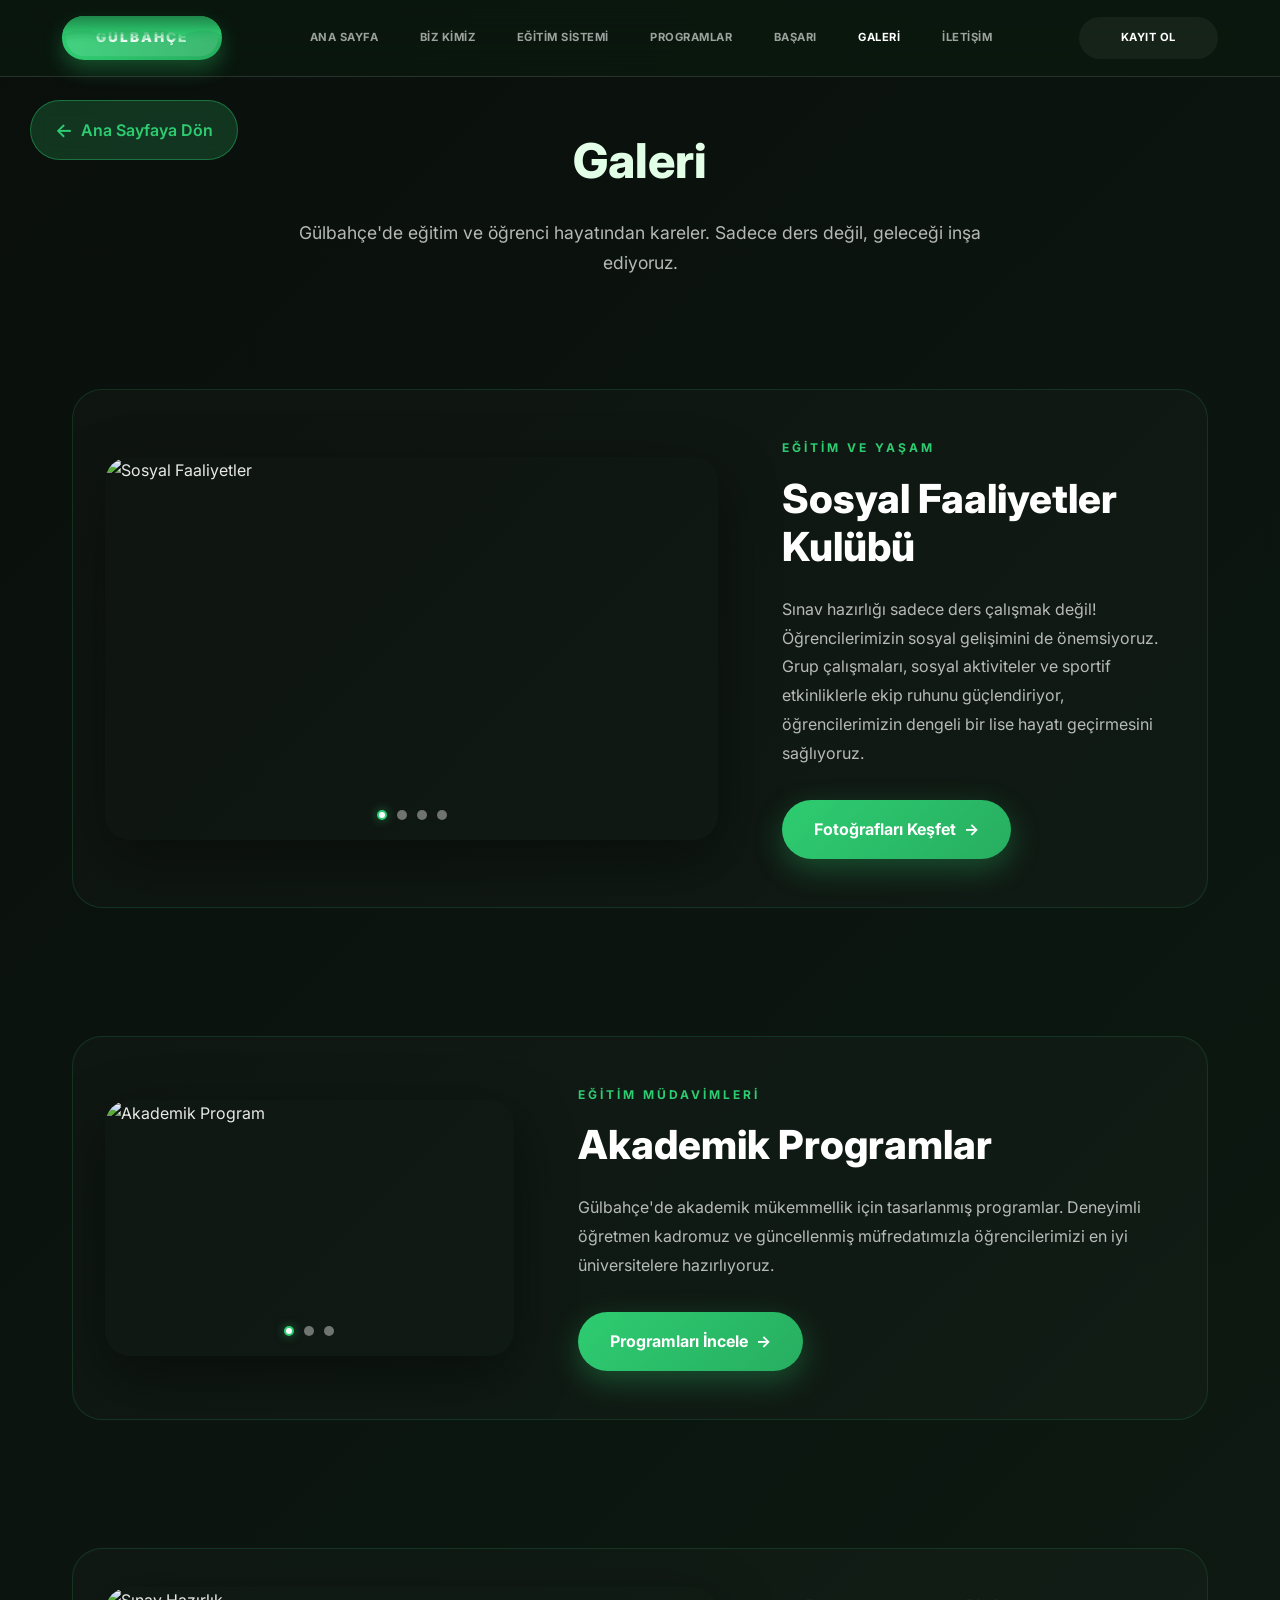
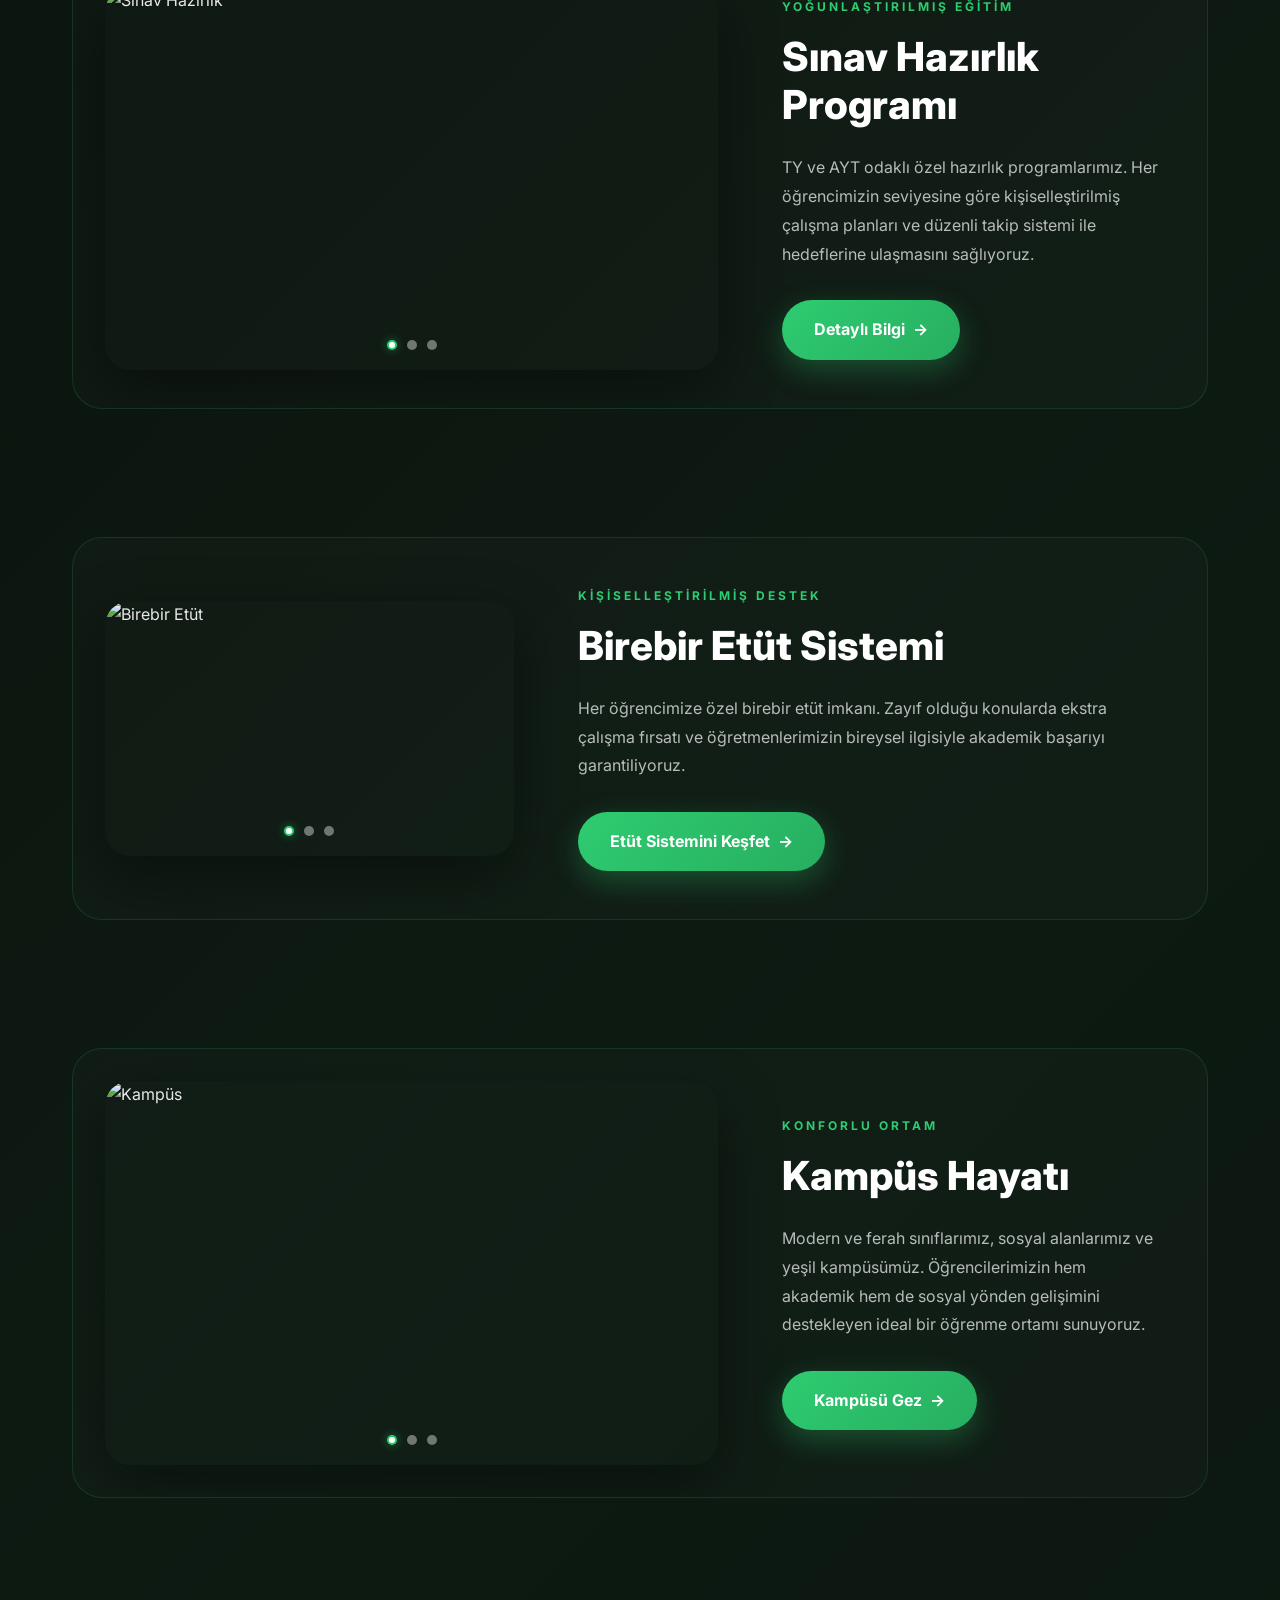
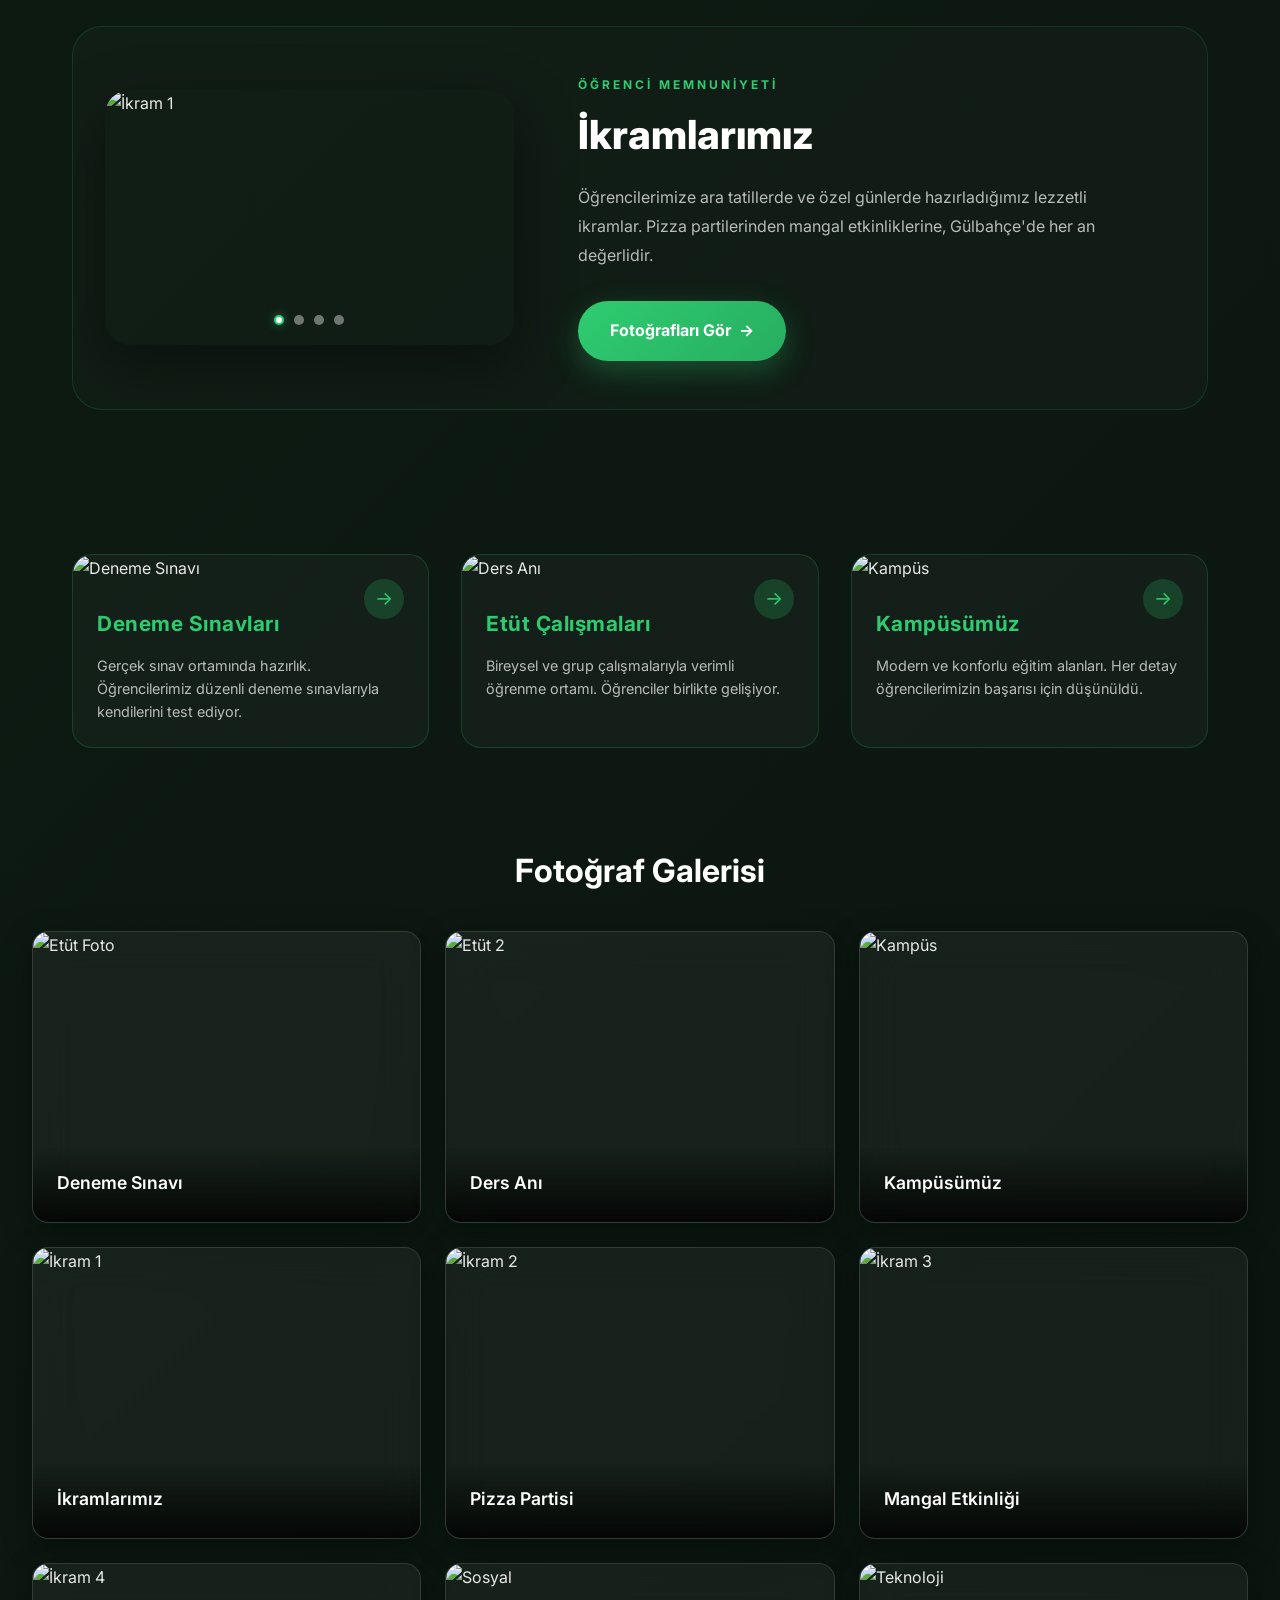
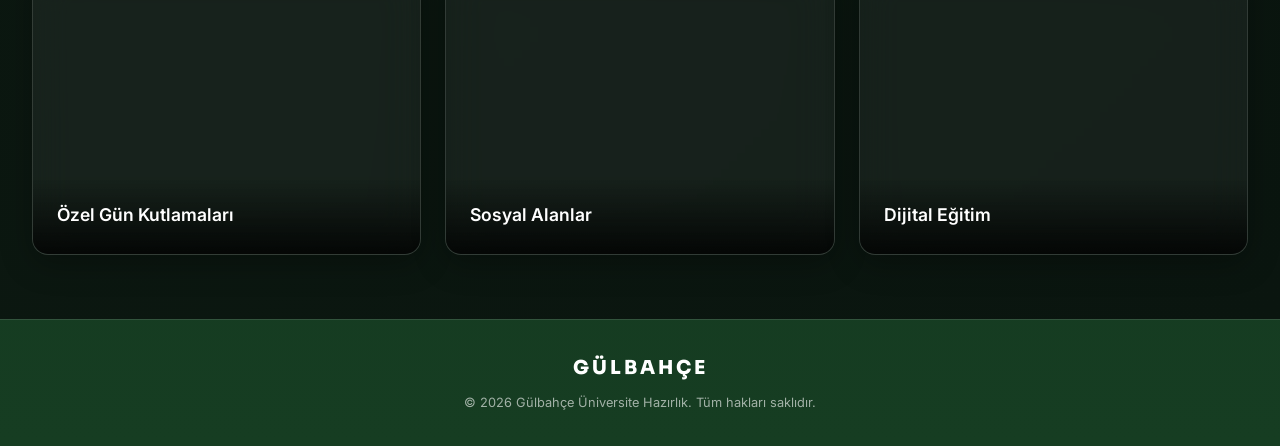
==== galeri.html @ 5d1685cf "Add files via upload" ====
<!DOCTYPE html>
<html lang="tr">
<head>
    <meta charset="UTF-8">
    <meta name="viewport" content="width=device-width, initial-scale=1.0">
    <title>Galeri - Gülbahçe Üniversite Hazırlık</title>
    <link rel="preconnect" href="https://fonts.googleapis.com">
    <link rel="preconnect" href="https://fonts.gstatic.com" crossorigin>
    <link href="https://fonts.googleapis.com/css2?family=Inter:wght@300;400;500;600;700;800;900&family=Sora:wght@300;400;500;600;700;800&display=swap" rel="stylesheet">
    <link rel="stylesheet" href="style.css">
    <style>
        .gallery-page {
            padding-top: 120px;
            min-height: 100vh;
            background: linear-gradient(135deg, #0a0f0c 0%, #0d1a12 50%, #0a150f 100%);
        }
        .gallery-page-title {
            text-align: center;
            font-size: 3rem;
            font-weight: 800;
            margin-bottom: 1rem;
            background: linear-gradient(135deg, #ffffff 0%, #e0ffe5 50%, #ffffff 100%);
            -webkit-background-clip: text;
            -webkit-text-fill-color: transparent;
            background-clip: text;
        }
        .gallery-page-subtitle {
            text-align: center;
            color: rgba(255,255,255,0.7);
            font-size: 1.1rem;
            margin-bottom: 3rem;
            max-width: 700px;
            margin-left: auto;
            margin-right: auto;
        }
        
        /* Ferhatlar Galeri Stili - Kart Bazlı */
        .activity-section {
            max-width: 1200px;
            margin: 0 auto;
            padding: 2rem;
        }
        
        .activity-grid {
            display: grid;
            grid-template-columns: repeat(auto-fit, minmax(280px, 1fr));
            gap: 2rem;
            margin-top: 3rem;
        }
        
        .activity-card {
            position: relative;
            background: rgba(255, 255, 255, 0.03);
            border: 1px solid rgba(46, 204, 113, 0.2);
            border-radius: 20px;
            overflow: hidden;
            cursor: pointer;
            transition: all 0.4s cubic-bezier(0.19, 1, 0.22, 1);
        }
        
        .activity-card:hover {
            transform: translateY(-10px) scale(1.02);
            border-color: rgba(46, 204, 113, 0.5);
            box-shadow: 0 25px 50px rgba(46, 204, 113, 0.2), 0 0 30px rgba(46, 204, 113, 0.1);
        }
        
        .activity-card::before {
            content: '';
            position: absolute;
            top: 0;
            left: 0;
            right: 0;
            bottom: 0;
            background: linear-gradient(135deg, rgba(46, 204, 113, 0.1) 0%, transparent 50%);
            opacity: 0;
            transition: opacity 0.4s ease;
            pointer-events: none;
            z-index: 1;
        }
        
        .activity-card:hover::before {
            opacity: 1;
        }
        
        .activity-image {
            width: 100%;
            height: 220px;
            object-fit: cover;
            transition: transform 0.6s cubic-bezier(0.19, 1, 0.22, 1);
        }
        
        .activity-card:hover .activity-image {
            transform: scale(1.1);
        }
        
        .activity-content {
            padding: 1.5rem;
            position: relative;
            z-index: 2;
        }
        
        .activity-title {
            font-size: 1.3rem;
            font-weight: 700;
            color: #2ecc71;
            margin-bottom: 0.8rem;
            letter-spacing: 0.5px;
        }
        
        .activity-description {
            font-size: 0.9rem;
            color: rgba(255, 255, 255, 0.7);
            line-height: 1.6;
        }
        
        .activity-arrow {
            position: absolute;
            top: 1.5rem;
            right: 1.5rem;
            width: 40px;
            height: 40px;
            background: rgba(46, 204, 113, 0.2);
            border-radius: 50%;
            display: flex;
            align-items: center;
            justify-content: center;
            color: #2ecc71;
            font-size: 1.2rem;
            transition: all 0.3s ease;
            z-index: 3;
        }
        
        .activity-card:hover .activity-arrow {
            background: #2ecc71;
            color: white;
            transform: rotate(-45deg);
        }
        
        /* Full Width Image Gallery */
        .gallery-full-grid {
            display: grid;
            grid-template-columns: repeat(auto-fit, minmax(300px, 1fr));
            gap: 1.5rem;
            padding: 0 2rem 4rem;
            max-width: 1400px;
            margin: 0 auto;
        }
        .gallery-full-item {
            position: relative;
            border-radius: 16px;
            overflow: hidden;
            aspect-ratio: 4/3;
            cursor: pointer;
            transition: transform 0.3s ease, box-shadow 0.3s ease;
        }
        .gallery-full-item:hover {
            transform: translateY(-8px);
            box-shadow: 0 20px 40px rgba(46, 204, 113, 0.3);
        }
        .gallery-full-item img {
            width: 100%;
            height: 100%;
            object-fit: cover;
            transition: transform 0.5s ease;
        }
        .gallery-full-item:hover img {
            transform: scale(1.1);
        }
        .gallery-full-overlay {
            position: absolute;
            bottom: 0;
            left: 0;
            right: 0;
            padding: 1.5rem;
            background: linear-gradient(transparent, rgba(0,0,0,0.8));
            color: white;
            font-weight: 600;
            font-size: 1.1rem;
        }
        .back-btn {
            position: fixed;
            top: 100px;
            left: 30px;
            z-index: 100;
            display: flex;
            align-items: center;
            gap: 0.5rem;
            padding: 0.8rem 1.5rem;
            background: rgba(46, 204, 113, 0.2);
            border: 1px solid rgba(46, 204, 113, 0.4);
            border-radius: 50px;
            color: #2ecc71;
            text-decoration: none;
            font-weight: 600;
            transition: all 0.3s ease;
            backdrop-filter: blur(10px);
        }
        .back-btn:hover {
            background: rgba(46, 204, 113, 0.3);
            transform: translateX(-5px);
        }
        .back-btn::before {
            content: '←';
            font-size: 1.2rem;
        }
        
        /* ========== FERHATLAR STİLİ FOTOĞRAF SLIDER ========== */
        .feature-showcase {
            max-width: 1200px;
            margin: 0 auto;
            padding: 4rem 2rem;
        }
        
        .showcase-container {
            display: grid;
            grid-template-columns: 1.2fr 0.8fr;
            gap: 3rem;
            align-items: center;
            background: rgba(255, 255, 255, 0.02);
            border: 1px solid rgba(46, 204, 113, 0.15);
            border-radius: 30px;
            padding: 2rem;
            overflow: hidden;
        }
        
        @media (max-width: 900px) {
            .showcase-container {
                grid-template-columns: 1fr;
                gap: 2rem;
            }
        }
        
        .showcase-slider {
            position: relative;
            border-radius: 25px;
            overflow: hidden;
            aspect-ratio: 16/10;
            box-shadow: 0 20px 60px rgba(0, 0, 0, 0.4);
        }
        
        .showcase-slide {
            position: absolute;
            top: 0;
            left: 0;
            width: 100%;
            height: 100%;
            opacity: 0;
            transition: opacity 0.6s ease;
        }
        
        .showcase-slide.active {
            opacity: 1;
        }
        
        .showcase-slide img {
            width: 100%;
            height: 100%;
            object-fit: cover;
        }
        
        .showcase-dots {
            position: absolute;
            bottom: 20px;
            left: 50%;
            transform: translateX(-50%);
            display: flex;
            gap: 10px;
            z-index: 10;
        }
        
        .showcase-dot {
            width: 10px;
            height: 10px;
            border-radius: 50%;
            background: rgba(255, 255, 255, 0.4);
            border: 2px solid transparent;
            cursor: pointer;
            transition: all 0.3s ease;
        }
        
        .showcase-dot.active {
            background: white;
            border-color: #2ecc71;
            box-shadow: 0 0 10px rgba(46, 204, 113, 0.5);
        }
        
        .showcase-dot:hover {
            background: rgba(255, 255, 255, 0.8);
        }
        
        .showcase-content {
            padding: 1rem;
        }
        
        .showcase-label {
            font-size: 0.75rem;
            font-weight: 700;
            color: #2ecc71;
            text-transform: uppercase;
            letter-spacing: 3px;
            margin-bottom: 1rem;
        }
        
        .showcase-title {
            font-size: 2.5rem;
            font-weight: 800;
            color: white;
            line-height: 1.2;
            margin-bottom: 1.5rem;
        }
        
        .showcase-description {
            font-size: 1rem;
            color: rgba(255, 255, 255, 0.7);
            line-height: 1.8;
            margin-bottom: 2rem;
        }
        
        .showcase-btn {
            display: inline-flex;
            align-items: center;
            gap: 0.5rem;
            padding: 1rem 2rem;
            background: linear-gradient(135deg, #2ecc71, #27ae60);
            color: white;
            text-decoration: none;
            border-radius: 50px;
            font-weight: 700;
            transition: all 0.3s ease;
            box-shadow: 0 10px 30px rgba(46, 204, 113, 0.3);
        }
        
        .showcase-btn:hover {
            transform: translateY(-3px);
            box-shadow: 0 15px 40px rgba(46, 204, 113, 0.4);
        }
    </style>
</head>
<body>
    <!-- Navbar -->
    <nav class="navbar" id="navbar">
        <div class="nav-container">
            <a href="index.html#kapak" class="nav-logo">
                <div class="logo-btn">
                    <p class="text-top">GÜLBAHÇE</p>
                    <p class="text-bottom">HAZIRLIK</p>
                    <svg class="wave-svg animate-pulse" viewBox="0 0 2400 800" xmlns="http://www.w3.org/2000/svg">
                        <defs>
                            <linearGradient id="wave-grad" y2="100%" x2="50%" y1="0%" x1="50%">
                                <stop offset="0%" stop-opacity="1" stop-color="hsl(145, 63%, 49%)"></stop>
                                <stop offset="100%" stop-opacity="1" stop-color="hsl(145, 63%, 25%)"></stop>
                            </linearGradient>
                        </defs>
                        <g transform="matrix(1,0,0,1,0,-91)" fill="url(#wave-grad)">
                            <path opacity="0.1" transform="matrix(1,0,0,1,0,35)" d="M 0 305 Q 227 450 600 302 Q 1010 450 1200 343 Q 1379 450 1800 320 Q 2153 450 2400 314 L 2400 800 L 0 800 Z"></path>
                            <path opacity="0.3" transform="matrix(1,0,0,1,0,105)" d="M 0 305 Q 227 450 600 302 Q 1010 450 1200 343 Q 1379 450 1800 320 Q 2153 450 2400 314 L 2400 800 L 0 800 Z"></path>
                            <path opacity="0.6" transform="matrix(1,0,0,1,0,175)" d="M 0 305 Q 227 450 600 302 Q 1010 450 1200 343 Q 1379 450 1800 320 Q 2153 450 2400 314 L 2400 800 L 0 800 Z"></path>
                            <path opacity="1" transform="matrix(1,0,0,1,0,245)" d="M 0 305 Q 227 450 600 302 Q 1010 450 1200 343 Q 1379 450 1800 320 Q 2153 450 2400 314 L 2400 800 L 0 800 Z"></path>
                        </g>
                    </svg>
                </div>
            </a>
            <ul class="nav-menu" id="navMenu">
                <li>
                    <a href="index.html#kapak" class="nav-link">
                        <span class="button-bg">
                            <span class="button-bg-layers">
                                <span class="button-bg-layer button-bg-layer-1 -green-1"></span>
                                <span class="button-bg-layer button-bg-layer-2 -green-2"></span>
                                <span class="button-bg-layer button-bg-layer-3 -green-3"></span>
                            </span>
                        </span>
                        <span class="button-inner">
                            <span class="button-inner-static">Ana Sayfa</span>
                            <span class="button-inner-hover">Ana Sayfa</span>
                        </span>
                    </a>
                </li>
                <li>
                    <a href="index.html#biz-kimiz" class="nav-link">
                        <span class="button-bg">
                            <span class="button-bg-layers">
                                <span class="button-bg-layer button-bg-layer-1 -green-1"></span>
                                <span class="button-bg-layer button-bg-layer-2 -green-2"></span>
                                <span class="button-bg-layer button-bg-layer-3 -green-3"></span>
                            </span>
                        </span>
                        <span class="button-inner">
                            <span class="button-inner-static">Biz Kimiz</span>
                            <span class="button-inner-hover">Biz Kimiz</span>
                        </span>
                    </a>
                </li>
                <li>
                    <a href="index.html#egitim-sistemi" class="nav-link">
                        <span class="button-bg">
                            <span class="button-bg-layers">
                                <span class="button-bg-layer button-bg-layer-1 -green-1"></span>
                                <span class="button-bg-layer button-bg-layer-2 -green-2"></span>
                                <span class="button-bg-layer button-bg-layer-3 -green-3"></span>
                            </span>
                        </span>
                        <span class="button-inner">
                            <span class="button-inner-static">Eğitim Sistemi</span>
                            <span class="button-inner-hover">Eğitim Sistemi</span>
                        </span>
                    </a>
                </li>
                <li>
                    <a href="index.html#programlar" class="nav-link">
                        <span class="button-bg">
                            <span class="button-bg-layers">
                                <span class="button-bg-layer button-bg-layer-1 -green-1"></span>
                                <span class="button-bg-layer button-bg-layer-2 -green-2"></span>
                                <span class="button-bg-layer button-bg-layer-3 -green-3"></span>
                            </span>
                        </span>
                        <span class="button-inner">
                            <span class="button-inner-static">Programlar</span>
                            <span class="button-inner-hover">Programlar</span>
                        </span>
                    </a>
                </li>
                <li>
                    <a href="index.html#basari" class="nav-link">
                        <span class="button-bg">
                            <span class="button-bg-layers">
                                <span class="button-bg-layer button-bg-layer-1 -green-1"></span>
                                <span class="button-bg-layer button-bg-layer-2 -green-2"></span>
                                <span class="button-bg-layer button-bg-layer-3 -green-3"></span>
                            </span>
                        </span>
                        <span class="button-inner">
                            <span class="button-inner-static">Başarı</span>
                            <span class="button-inner-hover">Başarı</span>
                        </span>
                    </a>
                </li>
                <li>
                    <a href="galeri.html" class="nav-link active">
                        <span class="button-bg">
                            <span class="button-bg-layers">
                                <span class="button-bg-layer button-bg-layer-1 -green-1"></span>
                                <span class="button-bg-layer button-bg-layer-2 -green-2"></span>
                                <span class="button-bg-layer button-bg-layer-3 -green-3"></span>
                            </span>
                        </span>
                        <span class="button-inner">
                            <span class="button-inner-static">Galeri</span>
                            <span class="button-inner-hover">Galeri</span>
                        </span>
                    </a>
                </li>
                <li>
                    <a href="index.html#iletisim" class="nav-link">
                        <span class="button-bg">
                            <span class="button-bg-layers">
                                <span class="button-bg-layer button-bg-layer-1 -green-1"></span>
                                <span class="button-bg-layer button-bg-layer-2 -green-2"></span>
                                <span class="button-bg-layer button-bg-layer-3 -green-3"></span>
                            </span>
                        </span>
                        <span class="button-inner">
                            <span class="button-inner-static">İletişim</span>
                            <span class="button-inner-hover">İletişim</span>
                        </span>
                    </a>
                </li>
            </ul>
            <a href="index.html#iletisim" class="nav-button">
                <span class="button-bg">
                    <span class="button-bg-layers">
                        <span class="button-bg-layer button-bg-layer-1 -green-1"></span>
                        <span class="button-bg-layer button-bg-layer-2 -green-2"></span>
                        <span class="button-bg-layer button-bg-layer-3 -green-3"></span>
                    </span>
                </span>
                <span class="button-inner">
                    <span class="button-inner-static">Kayıt Ol</span>
                    <span class="button-inner-hover">Kayıt Ol</span>
                </span>
            </a>
        </div>
    </nav>

    <!-- Back Button -->
    <a href="index.html" class="back-btn">Ana Sayfaya Dön</a>

    <!-- Gallery Content -->
    <section class="gallery-page">
        <h1 class="gallery-page-title">Galeri</h1>
        <p class="gallery-page-subtitle">Gülbahçe'de eğitim ve öğrenci hayatından kareler. Sadece ders değil, geleceği inşa ediyoruz.</p>
        
        <!-- Feature Showcase Slider - Ferhatlar Stili -->
        <div class="feature-showcase">
            <div class="showcase-container">
                <div class="showcase-slider" id="showcaseSlider">
                    <div class="showcase-slide active">
                        <img src="images/etut-foto.jpg" alt="Sosyal Faaliyetler">
                    </div>
                    <div class="showcase-slide">
                        <img src="images/etüt-2-.jpg" alt="Etüt Çalışmaları">
                    </div>
                    <div class="showcase-slide">
                        <img src="images/hakkimizda.jpg" alt="Kampüs Hayatı">
                    </div>
                    <div class="showcase-slide">
                        <img src="https://images.unsplash.com/photo-1523050854058-8df90110c9f1?auto=format&fit=crop&q=80&w=800" alt="Sosyal Alanlar">
                    </div>
                    
                    <div class="showcase-dots">
                        <span class="showcase-dot active" onclick="showShowcaseSlide(0)"></span>
                        <span class="showcase-dot" onclick="showShowcaseSlide(1)"></span>
                        <span class="showcase-dot" onclick="showShowcaseSlide(2)"></span>
                        <span class="showcase-dot" onclick="showShowcaseSlide(3)"></span>
                    </div>
                </div>
                
                <div class="showcase-content">
                    <div class="showcase-label">Eğitim ve Yaşam</div>
                    <h2 class="showcase-title">Sosyal Faaliyetler Kulübü</h2>
                    <p class="showcase-description">
                        Sınav hazırlığı sadece ders çalışmak değil! Öğrencilerimizin sosyal gelişimini de önemsiyoruz. 
                        Grup çalışmaları, sosyal aktiviteler ve sportif etkinliklerle ekip ruhunu güçlendiriyor, 
                        öğrencilerimizin dengeli bir lise hayatı geçirmesini sağlıyoruz.
                    </p>
                    <a href="#gallery" class="showcase-btn">
                        <span>Fotoğrafları Keşfet</span>
                        <span>→</span>
                    </a>
                </div>
            </div>
        </div>
        
        <!-- Showcase 2 - Akademik Programlar -->
        <div class="feature-showcase">
            <div class="showcase-container" style="direction: rtl;">
                <div class="showcase-content" style="direction: ltr; padding-right: 2rem;">
                    <div class="showcase-label">Eğitim Müdavimleri</div>
                    <h2 class="showcase-title">Akademik Programlar</h2>
                    <p class="showcase-description">
                        Gülbahçe'de akademik mükemmellik için tasarlanmış programlar. Deneyimli öğretmen kadromuz ve 
                        güncellenmiş müfredatımızla öğrencilerimizi en iyi üniversitelere hazırlıyoruz.
                    </p>
                    <a href="#gallery" class="showcase-btn">
                        <span>Programları İncele</span>
                        <span>→</span>
                    </a>
                </div>
                <div class="showcase-slider" style="direction: ltr;">
                    <div class="showcase-slide active">
                        <img src="images/etüt-2-.jpg" alt="Akademik Program">
                    </div>
                    <div class="showcase-slide">
                        <img src="images/etut-foto.jpg" alt="Ders">
                    </div>
                    <div class="showcase-slide">
                        <img src="images/hakkimizda.jpg" alt="Sınıf">
                    </div>
                    <div class="showcase-dots">
                        <span class="showcase-dot active" onclick="this.parentElement.parentElement.querySelectorAll('.showcase-slide').forEach((s,i)=>{s.classList.toggle('active',i===0)});this.parentElement.querySelectorAll('.showcase-dot').forEach((d,i)=>{d.classList.toggle('active',i===0)})"></span>
                        <span class="showcase-dot" onclick="this.parentElement.parentElement.querySelectorAll('.showcase-slide').forEach((s,i)=>{s.classList.toggle('active',i===1)});this.parentElement.querySelectorAll('.showcase-dot').forEach((d,i)=>{d.classList.toggle('active',i===1)})"></span>
                        <span class="showcase-dot" onclick="this.parentElement.parentElement.querySelectorAll('.showcase-slide').forEach((s,i)=>{s.classList.toggle('active',i===2)});this.parentElement.querySelectorAll('.showcase-dot').forEach((d,i)=>{d.classList.toggle('active',i===2)})"></span>
                    </div>
                </div>
            </div>
        </div>
        
        <!-- Showcase 3 - Sınav Hazırlık -->
        <div class="feature-showcase">
            <div class="showcase-container">
                <div class="showcase-slider">
                    <div class="showcase-slide active">
                        <img src="images/etut-foto.jpg" alt="Sınav Hazırlık">
                    </div>
                    <div class="showcase-slide">
                        <img src="images/hakkimizda.jpg" alt="Deneme">
                    </div>
                    <div class="showcase-slide">
                        <img src="images/etüt-2-.jpg" alt="Çalışma">
                    </div>
                    <div class="showcase-dots">
                        <span class="showcase-dot active" onclick="this.parentElement.parentElement.querySelectorAll('.showcase-slide').forEach((s,i)=>{s.classList.toggle('active',i===0)});this.parentElement.querySelectorAll('.showcase-dot').forEach((d,i)=>{d.classList.toggle('active',i===0)})"></span>
                        <span class="showcase-dot" onclick="this.parentElement.parentElement.querySelectorAll('.showcase-slide').forEach((s,i)=>{s.classList.toggle('active',i===1)});this.parentElement.querySelectorAll('.showcase-dot').forEach((d,i)=>{d.classList.toggle('active',i===1)})"></span>
                        <span class="showcase-dot" onclick="this.parentElement.parentElement.querySelectorAll('.showcase-slide').forEach((s,i)=>{s.classList.toggle('active',i===2)});this.parentElement.querySelectorAll('.showcase-dot').forEach((d,i)=>{d.classList.toggle('active',i===2)})"></span>
                    </div>
                </div>
                <div class="showcase-content">
                    <div class="showcase-label">Yoğunlaştırılmış Eğitim</div>
                    <h2 class="showcase-title">Sınav Hazırlık Programı</h2>
                    <p class="showcase-description">
                        TY ve AYT odaklı özel hazırlık programlarımız. Her öğrencimizin seviyesine göre 
                        kişiselleştirilmiş çalışma planları ve düzenli takip sistemi ile hedeflerine ulaşmasını sağlıyoruz.
                    </p>
                    <a href="#gallery" class="showcase-btn">
                        <span>Detaylı Bilgi</span>
                        <span>→</span>
                    </a>
                </div>
            </div>
        </div>
        
        <!-- Showcase 4 - Birebir Etüt -->
        <div class="feature-showcase">
            <div class="showcase-container" style="direction: rtl;">
                <div class="showcase-content" style="direction: ltr; padding-right: 2rem;">
                    <div class="showcase-label">Kişiselleştirilmiş Destek</div>
                    <h2 class="showcase-title">Birebir Etüt Sistemi</h2>
                    <p class="showcase-description">
                        Her öğrencimize özel birebir etüt imkanı. Zayıf olduğu konularda ekstra çalışma fırsatı 
                        ve öğretmenlerimizin bireysel ilgisiyle akademik başarıyı garantiliyoruz.
                    </p>
                    <a href="#gallery" class="showcase-btn">
                        <span>Etüt Sistemini Keşfet</span>
                        <span>→</span>
                    </a>
                </div>
                <div class="showcase-slider" style="direction: ltr;">
                    <div class="showcase-slide active">
                        <img src="images/etüt-2-.jpg" alt="Birebir Etüt">
                    </div>
                    <div class="showcase-slide">
                        <img src="images/etut-foto.jpg" alt="Etüt">
                    </div>
                    <div class="showcase-slide">
                        <img src="images/hakkimizda.jpg" alt="Çalışma">
                    </div>
                    <div class="showcase-dots">
                        <span class="showcase-dot active" onclick="this.parentElement.parentElement.querySelectorAll('.showcase-slide').forEach((s,i)=>{s.classList.toggle('active',i===0)});this.parentElement.querySelectorAll('.showcase-dot').forEach((d,i)=>{d.classList.toggle('active',i===0)})"></span>
                        <span class="showcase-dot" onclick="this.parentElement.parentElement.querySelectorAll('.showcase-slide').forEach((s,i)=>{s.classList.toggle('active',i===1)});this.parentElement.querySelectorAll('.showcase-dot').forEach((d,i)=>{d.classList.toggle('active',i===1)})"></span>
                        <span class="showcase-dot" onclick="this.parentElement.parentElement.querySelectorAll('.showcase-slide').forEach((s,i)=>{s.classList.toggle('active',i===2)});this.parentElement.querySelectorAll('.showcase-dot').forEach((d,i)=>{d.classList.toggle('active',i===2)})"></span>
                    </div>
                </div>
            </div>
        </div>
        
        <!-- Showcase 5 - Kampüs Hayatı -->
        <div class="feature-showcase">
            <div class="showcase-container">
                <div class="showcase-slider">
                    <div class="showcase-slide active">
                        <img src="images/hakkimizda.jpg" alt="Kampüs">
                    </div>
                    <div class="showcase-slide">
                        <img src="images/etut-foto.jpg" alt="Aktivite">
                    </div>
                    <div class="showcase-slide">
                        <img src="images/etüt-2-.jpg" alt="Etkinlik">
                    </div>
                    <div class="showcase-dots">
                        <span class="showcase-dot active" onclick="this.parentElement.parentElement.querySelectorAll('.showcase-slide').forEach((s,i)=>{s.classList.toggle('active',i===0)});this.parentElement.querySelectorAll('.showcase-dot').forEach((d,i)=>{d.classList.toggle('active',i===0)})"></span>
                        <span class="showcase-dot" onclick="this.parentElement.parentElement.querySelectorAll('.showcase-slide').forEach((s,i)=>{s.classList.toggle('active',i===1)});this.parentElement.querySelectorAll('.showcase-dot').forEach((d,i)=>{d.classList.toggle('active',i===1)})"></span>
                        <span class="showcase-dot" onclick="this.parentElement.parentElement.querySelectorAll('.showcase-slide').forEach((s,i)=>{s.classList.toggle('active',i===2)});this.parentElement.querySelectorAll('.showcase-dot').forEach((d,i)=>{d.classList.toggle('active',i===2)})"></span>
                    </div>
                </div>
                <div class="showcase-content">
                    <div class="showcase-label">Konforlu Ortam</div>
                    <h2 class="showcase-title">Kampüs Hayatı</h2>
                    <p class="showcase-description">
                        Modern ve ferah sınıflarımız, sosyal alanlarımız ve yeşil kampüsümüz. 
                        Öğrencilerimizin hem akademik hem de sosyal yönden gelişimini destekleyen 
                        ideal bir öğrenme ortamı sunuyoruz.
                    </p>
                    <a href="#gallery" class="showcase-btn">
                        <span>Kampüsü Gez</span>
                        <span>→</span>
                    </a>
                </div>
            </div>
        </div>
        
        <!-- Showcase 6 - İkramlarımız -->
        <div class="feature-showcase">
            <div class="showcase-container" style="direction: rtl;">
                <div class="showcase-content" style="direction: ltr; padding-right: 2rem;">
                    <div class="showcase-label">Öğrenci Memnuniyeti</div>
                    <h2 class="showcase-title">İkramlarımız</h2>
                    <p class="showcase-description">
                        Öğrencilerimize ara tatillerde ve özel günlerde hazırladığımız 
                        lezzetli ikramlar. Pizza partilerinden mangal etkinliklerine, 
                        Gülbahçe'de her an değerlidir.
                    </p>
                    <a href="#gallery" class="showcase-btn">
                        <span>Fotoğrafları Gör</span>
                        <span>→</span>
                    </a>
                </div>
                <div class="showcase-slider" style="direction: ltr;">
                    <div class="showcase-slide active">
                        <img src="images/ikram.jpg" alt="İkram 1">
                    </div>
                    <div class="showcase-slide">
                        <img src="images/ikram2.jpg" alt="İkram 2">
                    </div>
                    <div class="showcase-slide">
                        <img src="images/ikram3.jpg" alt="İkram 3">
                    </div>
                    <div class="showcase-slide">
                        <img src="images/ikram4.jpg" alt="İkram 4">
                    </div>
                    <div class="showcase-dots">
                        <span class="showcase-dot active" onclick="this.parentElement.parentElement.querySelectorAll('.showcase-slide').forEach((s,i)=>{s.classList.toggle('active',i===0)});this.parentElement.querySelectorAll('.showcase-dot').forEach((d,i)=>{d.classList.toggle('active',i===0)})"></span>
                        <span class="showcase-dot" onclick="this.parentElement.parentElement.querySelectorAll('.showcase-slide').forEach((s,i)=>{s.classList.toggle('active',i===1)});this.parentElement.querySelectorAll('.showcase-dot').forEach((d,i)=>{d.classList.toggle('active',i===1)})"></span>
                        <span class="showcase-dot" onclick="this.parentElement.parentElement.querySelectorAll('.showcase-slide').forEach((s,i)=>{s.classList.toggle('active',i===2)});this.parentElement.querySelectorAll('.showcase-dot').forEach((d,i)=>{d.classList.toggle('active',i===2)})"></span>
                        <span class="showcase-dot" onclick="this.parentElement.parentElement.querySelectorAll('.showcase-slide').forEach((s,i)=>{s.classList.toggle('active',i===3)});this.parentElement.querySelectorAll('.showcase-dot').forEach((d,i)=>{d.classList.toggle('active',i===3)})"></span>
                    </div>
                </div>
            </div>
        </div>
        
        <!-- Activity Cards Section - Ferhatlar Stili -->
        <div class="activity-section">
            <div class="activity-grid">
                <div class="activity-card">
                    <img src="images/etut-foto.jpg" alt="Deneme Sınavı" class="activity-image">
                    <div class="activity-arrow">→</div>
                    <div class="activity-content">
                        <h3 class="activity-title">Deneme Sınavları</h3>
                        <p class="activity-description">Gerçek sınav ortamında hazırlık. Öğrencilerimiz düzenli deneme sınavlarıyla kendilerini test ediyor.</p>
                    </div>
                </div>
                
                <div class="activity-card">
                    <img src="images/etüt-2-.jpg" alt="Ders Anı" class="activity-image">
                    <div class="activity-arrow">→</div>
                    <div class="activity-content">
                        <h3 class="activity-title">Etüt Çalışmaları</h3>
                        <p class="activity-description">Bireysel ve grup çalışmalarıyla verimli öğrenme ortamı. Öğrenciler birlikte gelişiyor.</p>
                    </div>
                </div>
                
                <div class="activity-card">
                    <img src="images/hakkimizda.jpg" alt="Kampüs" class="activity-image">
                    <div class="activity-arrow">→</div>
                    <div class="activity-content">
                        <h3 class="activity-title">Kampüsümüz</h3>
                        <p class="activity-description">Modern ve konforlu eğitim alanları. Her detay öğrencilerimizin başarısı için düşünüldü.</p>
                    </div>
                </div>
            </div>
        </div>
        
        <!-- Full Gallery Grid -->
        <h2 id="gallery" style="text-align: center; color: white; margin: 4rem 0 2rem; font-size: 2rem; font-weight: 700;">Fotoğraf Galerisi</h2>
        
        <div class="gallery-full-grid">
            <div class="gallery-full-item glass-card">
                <img src="images/etut-foto.jpg" alt="Etüt Foto">
                <div class="gallery-full-overlay">
                    <span>Deneme Sınavı</span>
                </div>
            </div>
            <div class="gallery-full-item glass-card">
                <img src="images/etüt-2-.jpg" alt="Etüt 2">
                <div class="gallery-full-overlay">
                    <span>Ders Anı</span>
                </div>
            </div>
            <div class="gallery-full-item glass-card">
                <img src="images/hakkimizda.jpg" alt="Kampüs">
                <div class="gallery-full-overlay">
                    <span>Kampüsümüz</span>
                </div>
            </div>
            <div class="gallery-full-item glass-card">
                <img src="images/ikram.jpg" alt="İkram 1">
                <div class="gallery-full-overlay">
                    <span>İkramlarımız</span>
                </div>
            </div>
            <div class="gallery-full-item glass-card">
                <img src="images/ikram2.jpg" alt="İkram 2">
                <div class="gallery-full-overlay">
                    <span>Pizza Partisi</span>
                </div>
            </div>
            <div class="gallery-full-item glass-card">
                <img src="images/ikram3.jpg" alt="İkram 3">
                <div class="gallery-full-overlay">
                    <span>Mangal Etkinliği</span>
                </div>
            </div>
            <div class="gallery-full-item glass-card">
                <img src="images/ikram4.jpg" alt="İkram 4">
                <div class="gallery-full-overlay">
                    <span>Özel Gün Kutlamaları</span>
                </div>
            </div>
            <div class="gallery-full-item glass-card">
                <img src="https://images.unsplash.com/photo-1523050854058-8df90110c9f1?auto=format&fit=crop&q=80&w=800" alt="Sosyal">
                <div class="gallery-full-overlay">
                    <span>Sosyal Alanlar</span>
                </div>
            </div>
            <div class="gallery-full-item glass-card">
                <img src="https://images.unsplash.com/photo-1516321318423-f06f85e504b3?auto=format&fit=crop&q=80&w=800" alt="Teknoloji">
                <div class="gallery-full-overlay">
                    <span>Dijital Eğitim</span>
                </div>
            </div>
        </div>
    </section>

    <!-- Footer -->
    <footer class="footer">
        <div class="footer-container">
            <span class="footer-logo">GÜLBAHÇE</span>
            <p class="footer-text">© 2026 Gülbahçe Üniversite Hazırlık. Tüm hakları saklıdır.</p>
        </div>
    </footer>

    <script>
        // Showcase Slider Functionality
        let currentShowcaseSlide = 0;
        const showcaseSlides = document.querySelectorAll('.showcase-slide');
        const showcaseDots = document.querySelectorAll('.showcase-dot');
        
        function showShowcaseSlide(index) {
            // Remove active class from all slides and dots
            showcaseSlides.forEach((slide, i) => {
                slide.classList.remove('active');
                if (showcaseDots[i]) showcaseDots[i].classList.remove('active');
            });
            
            // Add active class to current slide and dot
            currentShowcaseSlide = index;
            if (showcaseSlides[index]) showcaseSlides[index].classList.add('active');
            if (showcaseDots[index]) showcaseDots[index].classList.add('active');
        }
        
        // Auto-play slider
        setInterval(() => {
            const nextSlide = (currentShowcaseSlide + 1) % showcaseSlides.length;
            showShowcaseSlide(nextSlide);
        }, 5000);
    </script>

</body>
</html>
---- style.css ----
/* ============================================
   GÜLBAHÇE - Premium University Prep Landing Page
   Style Guide: Dark green gradient, Glassmorphism, Minimalist
   ============================================ */

/* ========== CSS RESET & BASE ========== */
*, *::before, *::after {
    margin: 0;
    padding: 0;
    box-sizing: border-box;
}

:root {
    /* Color Palette */
    --color-bg-dark: #0a1a0f;
    --color-bg-mid: #0f2818;
    --color-bg-soft: #163d22;
    --color-green-accent: #2ecc71;
    --color-green-light: #a8e6cf;
    --color-green-glow: rgba(46, 204, 113, 0.3);
    --color-white: #ffffff;
    --color-white-soft: rgba(255, 255, 255, 0.9);
    --color-white-muted: rgba(255, 255, 255, 0.6);
    --color-white-faint: rgba(255, 255, 255, 0.1);

    /* Glass Effect */
    --glass-bg: rgba(255, 255, 255, 0.05);
    --glass-border: rgba(255, 255, 255, 0.12);
    --glass-shadow: 0 8px 32px rgba(0, 0, 0, 0.3);
    --glass-blur: blur(20px);

    /* Typography */
    --font-heading: 'Sora', sans-serif;
    --font-body: 'Inter', sans-serif;

    /* Spacing */
    --section-padding: 120px 0;
    --container-width: 1400px;

    /* Transitions */
    --transition-fast: 0.2s ease;
    --transition-medium: 0.4s ease;
    --transition-slow: 0.6s ease;
}

html {
    scroll-behavior: smooth;
    font-size: 16px;
}

body {
    font-family: var(--font-body);
    background: linear-gradient(180deg, var(--color-bg-dark) 0%, var(--color-bg-mid) 50%, var(--color-bg-soft) 100%);
    color: var(--color-white-soft);
    line-height: 1.7;
    overflow-x: hidden;
    min-height: 100vh;
}

a {
    text-decoration: none;
    color: inherit;
    transition: var(--transition-fast);
}

ul {
    list-style: none;
}

.divider {
    height: 1px;
    background: rgba(255, 255, 255, 0.2);
    width: 100%;
    margin: 1.5rem 0;
}

/* ========== NAVBAR ========== */
.navbar {
    position: fixed;
    top: 0;
    left: 0;
    width: 100%;
    z-index: 1000;
    padding: 1rem 2rem;
    background: rgba(10, 26, 15, 0.7);
    backdrop-filter: var(--glass-blur);
    -webkit-backdrop-filter: var(--glass-blur);
    border-bottom: 1px solid var(--glass-border);
    transition: var(--transition-medium);
}

.navbar.scrolled {
    padding: 0.7rem 2rem;
    background: rgba(10, 26, 15, 0.9);
    box-shadow: 0 4px 30px rgba(0, 0, 0, 0.4);
}

.nav-container {
    max-width: 1400px;
    width: 95%;
    margin: 0 auto;
    display: flex;
    align-items: center;
    justify-content: space-between;
    gap: 1rem;
}

.nav-logo {
    display: flex;
    align-items: center;
}

.logo-btn {
    position: relative;
    padding: 0.5rem 1.8rem;
    background: linear-gradient(to right, #2ecc71, #27ae60);
    border: none;
    border-radius: 999px;
    cursor: pointer;
    overflow: hidden;
    text-transform: uppercase;
    letter-spacing: 2px;
    font-weight: 900;
    transition: all 0.3s ease;
    box-shadow: 0 10px 20px rgba(46, 204, 113, 0.3);
    display: flex;
    align-items: center;
    justify-content: center;
    z-index: 10;
    min-width: 160px;
    height: 44px;
}

.logo-btn::after {
    content: '';
    position: absolute;
    top: 50%;
    left: 50%;
    transform: translate(-50%, -50%);
    width: 95%;
    height: 85%;
    background: rgba(255, 255, 255, 0.1);
    border-radius: 999px;
    z-index: 1;
}

.logo-btn:hover {
    filter: saturate(1.2);
    box-shadow: 0 15px 30px rgba(46, 204, 113, 0.5);
}

.logo-btn .logo-text-wrapper {
    position: relative;
    z-index: 40;
    height: 100%;
    width: 100%;
    pointer-events: none;
}

.logo-btn .text-top, 
.logo-btn .text-bottom {
    position: absolute;
    width: 100%;
    height: 100%;
    top: 50%;
    left: 50%;
    transform: translate(-50%, -50%);
    display: flex;
    align-items: center;
    justify-content: center;
    transition: all 0.4s cubic-bezier(0.4, 0, 0.2, 1);
    color: white;
    font-size: 0.85rem;
    font-weight: 900;
    white-space: nowrap;
    text-align: center;
}

.logo-btn .text-top {
    transform: translate(-50%, -50%);
}

.logo-btn .text-bottom {
    transform: translate(-50%, 100%);
}

.logo-btn:hover .text-top {
    transform: translate(-50%, -150%);
}

.logo-btn:hover .text-bottom {
    transform: translate(-50%, -50%);
}

.logo-btn .wave-svg {
    position: absolute;
    top: 50%;
    left: 50%;
    transform: translate(-50%, -50%) scaleX(1.2) rotate(180deg);
    width: 100%;
    height: 100%;
    z-index: 30;
    pointer-events: none;
    transition: all 0.4s ease;
}

.logo-btn:hover .wave-svg {
    transform: translate(-50%, -65%) scaleX(1.2) rotate(180deg);
}

.logo-btn .animate-pulse {
    animation: logo-pulse 2s cubic-bezier(0.4, 0, 0.6, 1) infinite;
}

@keyframes logo-pulse {
    0%, 100% { opacity: 1; }
    50% { opacity: .5; }
}

.nav-menu {
    display: flex;
    align-items: center;
    gap: 0.8rem;
    flex-wrap: nowrap;
    white-space: nowrap;
}

/* ========== LAYERED BUTTON SYSTEM ========== */
.nav-link,
.nav-button {
  all: unset;
  position: relative;
  display: inline-flex;
  height: 2.6rem;
  align-items: center;
  border-radius: 9999px;
  padding-left: 0.9rem;
  padding-right: 0.9rem;
  font-family: inherit;
  font-size: 0.7rem;
  font-weight: 700;
  color: var(--color-white-muted);
  letter-spacing: 0.5px;
  text-transform: uppercase;
  cursor: pointer;
  overflow: hidden;
  z-index: 10;
  transition: color 0.4s ease, background 0.4s ease;
  white-space: nowrap;
  flex-shrink: 0;
}

.nav-button {
    padding-left: 1.2rem;
    padding-right: 1.2rem;
    color: var(--color-white);
    background: rgba(255, 255, 255, 0.05);
    min-width: 100px;
    justify-content: center;
    text-align: center;
    line-height: 1.2;
}

.nav-link.active {
    color: var(--color-white);
}

.nav-link:hover,
.nav-button:hover {
    color: #0a110a;
}

.button-inner {
  position: relative;
  display: block;
  pointer-events: none;
}

.button-inner-hover,
.button-inner-static {
  display: block;
  transition: transform 0.8s cubic-bezier(0.19, 1, 0.22, 1), opacity 0.3s linear;
  white-space: nowrap;
  line-height: 1.2;
}

.button-inner-hover {
  position: absolute;
  top: 0;
  left: 0;
  opacity: 0;
  transform: translateY(100%);
}

.nav-link:hover .button-inner-static,
.nav-button:hover .button-inner-static {
  opacity: 0;
  transform: translateY(-100%);
}

.nav-link:hover .button-inner-hover,
.nav-button:hover .button-inner-hover {
  opacity: 1;
  transform: translateY(0);
}

.button-bg {
  overflow: hidden;
  border-radius: 9999px;
  position: absolute;
  top: 0;
  left: 0;
  width: 100%;
  height: 100%;
  background: transparent;
  transition: transform 1.8s cubic-bezier(0.19, 1, 0.22, 1);
  z-index: -1;
}

.button-bg-layers {
  position: absolute;
  left: 50%;
  transform: translate(-50%);
  top: -60%;
  aspect-ratio: 1 / 1;
  width: max(200%, 10rem);
  display: block;
}

.button-bg-layer {
  border-radius: 9999px;
  position: absolute;
  top: 0;
  left: 0;
  width: 100%;
  height: 100%;
  transform: scale(0);
  display: block;
  transition: transform 1.3s cubic-bezier(0.19, 1, 0.22, 1);
}

.button-bg-layer.-green-1 {
  background-color: #0d3b11;
}

.button-bg-layer.-green-2 {
  background-color: #27ae60;
}

.button-bg-layer.-green-3 {
  background-color: #39FF14;
}

.nav-link:hover .button-bg-layer-1,
.nav-button:hover .button-bg-layer-1 {
  transform: scale(1);
}

.nav-link:hover .button-bg-layer-2,
.nav-button:hover .button-bg-layer-2 {
  transition-delay: 0.1s;
  transform: scale(1);
}

.nav-link:hover .button-bg-layer-3,
.nav-button:hover .button-bg-layer-3 {
  transition-delay: 0.2s;
  transform: scale(1);
}

/* Mobile Toggle */
.mobile-toggle {
    display: none;
    flex-direction: column;
    gap: 5px;
    background: none;
    border: none;
    cursor: pointer;
    padding: 5px;
    z-index: 1001;
}

.mobile-toggle span {
    width: 24px;
    height: 2px;
    background: var(--color-white);
    border-radius: 2px;
    transition: var(--transition-fast);
}

.mobile-toggle.active span:nth-child(1) {
    transform: rotate(45deg) translate(5px, 5px);
}

.mobile-toggle.active span:nth-child(2) {
    opacity: 0;
}

.mobile-toggle.active span:nth-child(3) {
    transform: rotate(-45deg) translate(5px, -5px);
}

/* ========== HERO SECTION ========== */
.hero {
    position: relative;
    min-height: 90vh;
    display: flex;
    align-items: center;
    justify-content: center;
    padding: 140px 2rem 100px;
    overflow: hidden;
}

/* Background glow effects */
.hero-glow {
    position: absolute;
    border-radius: 50%;
    filter: blur(100px);
    opacity: 0.4;
    pointer-events: none;
}

.hero-glow-1 {
    width: 600px;
    height: 600px;
    background: radial-gradient(circle, var(--color-green-glow), transparent);
    top: -100px;
    left: -100px;
    animation: glowPulse 8s ease-in-out infinite;
}

.hero-glow-2 {
    width: 400px;
    height: 400px;
    background: radial-gradient(circle, rgba(46, 204, 113, 0.15), transparent);
    bottom: -50px;
    right: -50px;
    animation: glowPulse 6s ease-in-out infinite reverse;
}

.hero-glow-3 {
    position: fixed; /* Fixed relative to viewport for tracking */
    width: 600px;
    height: 600px;
    background: radial-gradient(circle, rgba(243, 156, 18, 0.12), transparent);
    top: 0;
    left: 0;
    filter: blur(120px);
    opacity: 0.4;
    pointer-events: none;
    z-index: 1;
    transition: transform 0.15s cubic-bezier(0.23, 1, 0.32, 1);
    will-change: transform;
}

@keyframes glowPulse {
    0%, 100% { opacity: 0.3; transform: scale(1); }
    50% { opacity: 0.6; transform: scale(1.1); }
}

.decorative-elements {
    position: absolute;
    top: 0;
    left: 0;
    width: 100%;
    height: 100%;
    pointer-events: none;
    z-index: 1;
}

.dot {
    position: absolute;
    width: 3px;
    height: 3px;
    background: var(--color-green-accent);
    border-radius: 50%;
    opacity: 0.4;
    pointer-events: none;
    will-change: transform;
    box-shadow: 0 0 5px var(--color-green-accent);
}

/* Oversized Hero Title */
.hero-title {
    font-family: var(--font-heading);
    font-size: clamp(5rem, 15vw, 14rem);
    font-weight: 900;
    letter-spacing: -4px;
    color: transparent;
    -webkit-text-stroke: 2px rgba(255, 255, 255, 0.1);
    background: linear-gradient(to right, rgba(255, 255, 255, 0.05) 40%, rgba(46, 204, 113, 0.15) 50%, rgba(255, 255, 255, 0.05) 60%);
    background-size: 200% auto;
    -webkit-background-clip: text;
    text-align: center;
    position: absolute;
    top: 50%;
    left: 50%;
    transform: translate(-50%, -50%);
    white-space: nowrap;
    user-select: none;
    animation: backgroundSweep 12s linear infinite, titleGlow 4s ease-in-out infinite;
}

@keyframes backgroundSweep {
    0% { background-position: -200% center; }
    100% { background-position: 200% center; }
}

@keyframes titleGlow {
    0%, 100% { 
        text-shadow: 
            0 0 80px var(--color-green-glow),
            0 0 160px rgba(46, 204, 113, 0.1);
    }
    50% { 
        text-shadow: 
            0 0 120px var(--color-green-glow),
            0 0 200px rgba(46, 204, 113, 0.2),
            0 0 300px rgba(46, 204, 113, 0.05);
    }
}

/* Hero Left Card */
.hero-card {
    position: absolute;
    left: 5%;
    bottom: 5%;
    width: auto;
    max-width: 700px;
    padding: 1rem 1.5rem;
    z-index: 10;
    border-radius: 16px;
    display: flex;
    flex-direction: row;
    align-items: center;
    gap: 1.5rem;
    overflow: visible;
}

.card-badge {
    display: inline-block;
    font-size: 0.6rem;
    font-weight: 600;
    letter-spacing: 1.5px;
    text-transform: uppercase;
    color: var(--color-green-accent);
    background: rgba(46, 204, 113, 0.1);
    padding: 0.2rem 0.6rem;
    border-radius: 15px;
    border: 1px solid rgba(46, 204, 113, 0.3);
    margin-bottom: 0.6rem;
}

.card-main-content {
    flex: 1.5;
}

.card-title {
    font-family: var(--font-heading);
    font-size: 1.3rem;
    font-weight: 800;
    margin-bottom: 0.3rem;
    color: var(--color-white);
    line-height: 1.1;
}

.card-description {
    font-size: 0.75rem;
    color: var(--color-white-muted);
    margin-bottom: 0;
    line-height: 1.4;
    max-width: 320px;
}

.hero-card .divider {
    height: 50px;
    width: 1px;
    background: rgba(255, 255, 255, 0.2);
    margin: 0;
}

.card-details {
    flex: 1;
    padding-top: 0;
}

.detail-item {
    display: flex;
    justify-content: space-between;
    align-items: center;
    padding: 0.2rem 0;
}

.detail-label {
    font-size: 0.55rem;
    text-transform: uppercase;
    letter-spacing: 1px;
    color: var(--color-white-muted);
}

.detail-value {
    font-size: 0.65rem;
    font-weight: 500;
    color: var(--color-white);
}

.hero-card:hover {
    transform: scale(0.98);
}

/* Hero Right Text */
.hero-right {
    position: absolute;
    right: 5%;
    top: 50%;
    transform: translateY(-50%);
    text-align: right;
    z-index: 10;
}

.hero-year {
    font-family: var(--font-heading);
    font-size: 1.5rem;
    font-weight: 800;
    color: var(--color-green-accent);
    display: block;
    margin-bottom: 0.2rem;
}

.hero-subtitle {
    font-size: 0.7rem;
    color: var(--color-white-muted);
    margin-bottom: 0.6rem;
    max-width: 130px;
    margin-left: auto;
    line-height: 1.3;
}

.hero-list li {
    font-size: 0.65rem;
    color: var(--color-white-muted);
    margin-bottom: 0.1rem;
    font-weight: 300;
}

/* ========== GLASS CARD (Reusable) ========== */
.glass-card {
    background: var(--glass-bg);
    backdrop-filter: var(--glass-blur);
    -webkit-backdrop-filter: var(--glass-blur);
    border: 1px solid var(--glass-border);
    border-radius: 16px;
    box-shadow: var(--glass-shadow);
    transition: var(--transition-medium);
}

.glass-card:hover {
    background: rgba(255, 255, 255, 0.08);
    border-color: rgba(255, 255, 255, 0.2);
    transform: translateY(-4px);
    box-shadow: 0 12px 40px rgba(0, 0, 0, 0.4);
}
.glass-card1 {
    background: var(--glass-bg);
    backdrop-filter: var(--glass-blur);
    -webkit-backdrop-filter: var(--glass-blur);
    border: 1px solid var(--glass-border);
    border-radius: 16px;
    box-shadow: var(--glass-shadow);
    transition: var(--transition-medium);
}

.glass-card1:hover {
    background: rgba(255, 255, 255, 0.08);
    border-color: rgba(255, 255, 255, 0.2);
    transform: translateY(-4px);
    box-shadow: 0 12px 40px rgba(0, 0, 0, 0.4);
}
/* ========== SECTIONS ========== */
.section {
    padding: var(--section-padding);
    position: relative;
}

.section-alt {
    background: rgba(0, 0, 0, 0.15);
}

.section-container {
    max-width: var(--container-width);
    margin: 0 auto;
    padding: 0 2rem;
}

.section-label {
    display: inline-block;
    font-size: 0.75rem;
    font-weight: 600;
    letter-spacing: 3px;
    text-transform: uppercase;
    color: var(--color-green-accent);
    margin-bottom: 1rem;
}

.section-title {
    font-family: var(--font-heading);
    font-size: clamp(2.5rem, 5vw, 4rem);
    font-weight: 800;
    margin-bottom: 2rem;
    letter-spacing: -1px;
    background: linear-gradient(120deg, #fff 40%, var(--color-green-accent) 50%, #fff 60%);
    background-size: 200% auto;
    -webkit-background-clip: text;
    -webkit-text-fill-color: transparent;
    transition: all 0.5s ease;
}

.section-text {
    font-size: 1.05rem;
    color: var(--color-white-muted);
    max-width: 700px;
    margin-bottom: 2rem;
    line-height: 1.8;
}

.section-list {
    display: grid;
    gap: 0.8rem;
}

.animated-table-card {
    box-sizing: border-box;
    width: 100%;
    background: rgba(46, 204, 113, 0.1);
    border: 1px solid rgba(46, 204, 113, 0.3);
    box-shadow: 12px 17px 51px rgba(0, 0, 0, 0.22);
    backdrop-filter: blur(6px);
    border-radius: 17px;
    cursor: pointer;
    transition: all 0.5s;
    user-select: none;
    overflow: hidden;
}

.animated-table-card:hover {
    border: 1px solid rgba(46, 204, 113, 0.8);
    transform: scale(1.02);
    box-shadow: 15px 20px 60px rgba(46, 204, 113, 0.3);
}

.animated-table-card:active {
    transform: scale(0.98) rotateZ(0.5deg);
}

.sosyal-content-wrapper {
    display: flex;
    align-items: flex-start;
    gap: 2rem;
}

.sosyal-text-content {
    flex: 1;
}

.sosyal-image-content {
    margin-top: -6rem;
}

/* Responsive styles for mobile */
@media (max-width: 768px) {
    .sosyal-content-wrapper {
        flex-direction: column;
        align-items: center;
        gap: 2rem;
    }
    
    .sosyal-text-content {
        order: 1;
        width: 100%;
    }
    
    .sosyal-image-content {
        order: 2;
        margin-top: 0;
        width: 100%;
        display: flex;
        justify-content: center;
    }
    
    .sosyal-image-content .about-image-wrapper {
        max-width: 100%;
        margin-bottom: 0;
    }
}

.section-list li {
    font-size: 0.95rem;
    color: var(--color-white-muted);
    padding-left: 1.5rem;
    position: relative;
}

.section-list li::before {
    content: '';
    position: absolute;
    left: 0;
    top: 10px;
    width: 6px;
    height: 6px;
    background: var(--color-green-accent);
    border-radius: 50%;
}

/* ========== FEATURES GRID ========== */
.features-grid {
    display: grid;
    grid-template-columns: repeat(auto-fit, minmax(260px, 1fr));
    gap: 1.5rem;
    margin-top: 2rem;
}

.feature-card {
    padding: 0;
    background: transparent;
    border: none;
    perspective: 1000px;
    height: 220px;
}

.feature-card:hover .card-inner {
    transform: rotateY(180deg);
}

.card-inner {
    position: relative;
    width: 100%;
    height: 100%;
    transition: transform 0.8s cubic-bezier(0.4, 0, 0.2, 1);
    transform-style: preserve-3d;
}

.card-front, .card-back {
    position: absolute;
    width: 100%;
    height: 100%;
    backface-visibility: hidden;
    -webkit-backface-visibility: hidden;
    padding: 2rem;
    display: flex;
    flex-direction: column;
    justify-content: center;
    border-radius: 16px;
    border: 1px solid var(--glass-border);
    background: var(--glass-bg);
    backdrop-filter: var(--glass-blur);
    -webkit-backdrop-filter: var(--glass-blur);
    box-shadow: var(--glass-shadow);
}

.card-front {
    z-index: 2;
    transform: rotateY(0deg);
}

.card-back {
    transform: rotateY(180deg);
    background: rgba(46, 204, 113, 0.1);
    border-color: rgba(46, 204, 113, 0.4);
    text-align: center;
    align-items: center;
}

.feature-number {
    font-family: var(--font-heading);
    font-size: 2rem;
    font-weight: 800;
    color: var(--color-green-accent);
    opacity: 0.5;
    display: block;
    margin-bottom: 1rem;
}

.feature-card h3 {
    font-family: var(--font-heading);
    font-size: 1.1rem;
    font-weight: 700;
    margin-bottom: 0.6rem;
    color: var(--color-white);
}

.feature-card p {
    font-size: 0.9rem;
    color: var(--color-white-muted);
    line-height: 1.6;
}

/* ========== STATS GRID ========== */
.stats-grid {
    display: grid;
    grid-template-columns: repeat(auto-fit, minmax(200px, 1fr));
    gap: 1.5rem;
    margin-top: 2rem;
}

.stat-card {
    padding: 2rem;
    text-align: center;
}

.stat-number {
    font-family: var(--font-heading);
    font-size: 2.8rem;
    font-weight: 800;
    color: var(--color-green-accent);
    display: block;
    margin-bottom: 0.5rem;
}

.stat-label {
    font-size: 0.85rem;
    color: var(--color-white-muted);
    text-transform: uppercase;
    letter-spacing: 1px;
}

/* ========== SCHEDULE GRID ========== */
.schedule-grid {
    display: grid;
    grid-template-columns: repeat(auto-fit, minmax(240px, 1fr));
    gap: 1rem;
    margin-top: 2rem;
}

.schedule-item {
    padding: 1.2rem 1.5rem;
    display: flex;
    align-items: center;
    gap: 1.2rem;
}

.schedule-time {
    font-family: var(--font-heading);
    font-size: 1.1rem;
    font-weight: 700;
    color: var(--color-green-accent);
    min-width: 60px;
}

.schedule-activity {
    font-size: 0.9rem;
    color: var(--color-white-muted);
}

/* ========== PROGRAMS GRID ========== */
.programs-grid {
    display: grid;
    grid-template-columns: repeat(auto-fit, minmax(280px, 1fr));
    gap: 1.5rem;
    margin-top: 2rem;
}

.program-card {
    padding: 3px;
    background: linear-gradient(144deg, #2ecc71, #27ae60 50%, #16a085);
    border-radius: 20px;
    transition: all 0.3s ease;
    border: none !important;
}

.program-card-inner {
    background: #0a110a; /* Deep dark green-black */
    border-radius: 17px;
    width: 100%;
    height: 100%;
    padding: 2rem;
    transition: all 0.3s ease;
}

.program-card:hover {
    transform: translateY(-5px) scale(1.02);
    box-shadow: 0 15px 40px rgba(46, 204, 113, 0.3);
}

.program-card:hover .program-card-inner {
    background: rgba(10, 17, 10, 0.8);
}

.program-icon {
    font-size: 2rem;
    margin-bottom: 1rem;
}

.program-card h3 {
    font-family: var(--font-heading);
    font-size: 1.2rem;
    font-weight: 700;
    margin-bottom: 0.6rem;
    color: var(--color-white);
}

.program-card p {
    font-size: 0.9rem;
    color: var(--color-white-muted);
    margin-bottom: 1rem;
    line-height: 1.6;
}

.program-card ul {
    padding-left: 0;
}

.program-card li {
    font-size: 0.85rem;
    color: var(--color-white-muted);
    padding: 0.3rem 0;
    padding-left: 1rem;
    position: relative;
}

.program-card li::before {
    content: '→';
    position: absolute;
    left: 0;
    color: var(--color-green-accent);
    font-size: 0.8rem;
}

/* ========== CLOSING SECTION ========== */
.closing-section {
    text-align: center;
}

.closing-text {
    font-size: 1.2rem;
    color: var(--color-white-muted);
    max-width: 600px;
    margin: 0 auto 2.5rem;
    line-height: 1.8;
}

.closing-cta {
    display: flex;
    align-items: center;
    justify-content: center;
    gap: 1rem;
    margin-bottom: 3rem;
    flex-wrap: wrap;
}

.btn-primary {
    font-size: 1rem;
    font-weight: 600;
    padding: 0.9rem 2.2rem;
    border-radius: 50px;
    background: var(--color-green-accent);
    color: var(--color-bg-dark);
    transition: var(--transition-medium);
}

.btn-primary:hover {
    background: var(--color-white);
    transform: translateY(-3px);
    box-shadow: 0 8px 30px var(--color-green-glow);
}

.btn-secondary {
    font-size: 1rem;
    font-weight: 500;
    padding: 0.9rem 2.2rem;
    border-radius: 50px;
    border: 1px solid var(--glass-border);
    color: var(--color-white-muted);
    transition: var(--transition-medium);
}

.btn-secondary:hover {
    border-color: var(--color-green-accent);
    color: var(--color-green-accent);
    transform: translateY(-3px);
}

.contact-grid {
    display: grid;
    grid-template-columns: repeat(auto-fit, minmax(200px, 1fr));
    gap: 1rem;
    max-width: 700px;
    margin: 0 auto;
}

.contact-item {
    padding: 1.5rem;
    text-align: center;
}

.contact-label {
    display: block;
    font-size: 0.7rem;
    text-transform: uppercase;
    letter-spacing: 2px;
    color: var(--color-green-accent);
    margin-bottom: 0.5rem;
}

.contact-value {
    font-size: 0.9rem;
    color: var(--color-white);
}

/* ========== FOOTER ========== */
.footer {
    padding: 2rem;
    border-top: 1px solid var(--glass-border);
    text-align: center;
}

.footer-container {
    max-width: var(--container-width);
    margin: 0 auto;
}

.footer-logo {
    font-family: var(--font-heading);
    font-size: 1.2rem;
    font-weight: 800;
    letter-spacing: 3px;
    color: var(--color-white);
    display: block;
    margin-bottom: 0.5rem;
}

.footer-text {
    font-size: 0.8rem;
    color: var(--color-white-muted);
}

/* ========== SCROLL REVEAL ANIMATIONS ========== */
.reveal {
    opacity: 0;
    transform: translateY(40px);
    transition: opacity 1s cubic-bezier(0.4, 0, 0.2, 1), transform 1s cubic-bezier(0.4, 0, 0.2, 1);
    will-change: opacity, transform;
}

.reveal.active {
    opacity: 1;
    transform: translateY(0);
}

.reveal.active .section-label { animation: revealUp 0.8s cubic-bezier(0.4, 0, 0.2, 1) both 0.1s; }
.reveal.active .section-title { 
    animation: shimmer 4s linear infinite, revealUp 0.8s cubic-bezier(0.4, 0, 0.2, 1) both 0.2s; 
}

@keyframes shimmer {
    0% { background-position: -200% center; }
    100% { background-position: 200% center; }
}
.reveal.active .section-text  { animation: revealUp 0.8s cubic-bezier(0.4, 0, 0.2, 1) both 0.3s; }
.reveal.active .section-list li { 
    animation: revealUp 0.8s cubic-bezier(0.4, 0, 0.2, 1) both;
    animation-delay: calc(0.4s + var(--i) * 0.1s);
}

@keyframes revealUp {
    from {
        opacity: 0;
        transform: translateY(20px);
    }
    to {
        opacity: 1;
        transform: translateY(0);
    }
}

.section-list li {
    transition: all 0.3s ease;
    cursor: default;
    position: relative;
}

.section-list li:hover {
    transform: translateX(10px);
    color: var(--color-green-accent);
}

/* ========== RESPONSIVE DESIGN ========== */
@media (max-width: 1024px) {
    .hero-card {
        position: relative;
        left: auto;
        bottom: auto;
        transform: none;
        max-width: 100%;
        margin: 3rem auto;
        flex-direction: column;
        align-items: flex-start;
        gap: 1.5rem;
    }

    .hero-card .divider {
        width: 100%;
        height: 1px;
    }

    .hero-right {
        position: relative;
        right: auto;
        top: auto;
        transform: none;
        text-align: center;
        margin-top: 2rem;
    }

    .hero-subtitle {
        margin-left: auto;
        margin-right: auto;
    }

    .hero {
        flex-direction: column;
        justify-content: flex-start;
        padding-top: 160px;
        min-height: auto;
    }

    .hero-title {
        position: relative;
        top: auto;
        left: auto;
        transform: none;
        margin-bottom: 2rem;
    }
}

@media (max-width: 768px) {
    :root {
        --section-padding: 80px 0;
    }

    /* Mobile Navigation */
    .nav-menu {
        position: fixed;
        top: 0;
        right: -100%;
        width: 80%;
        max-width: 320px;
        height: 100vh;
        background: rgba(10, 26, 15, 0.97);
        backdrop-filter: var(--glass-blur);
        -webkit-backdrop-filter: var(--glass-blur);
        flex-direction: column;
        align-items: flex-start;
        justify-content: center;
        padding: 2rem;
        gap: 1.5rem;
        transition: right var(--transition-medium);
        border-left: 1px solid var(--glass-border);
    }

    .nav-menu.open {
        right: 0;
    }

    .nav-link {
        font-size: 1.1rem;
    }

    .nav-cta {
        display: none;
    }

    .mobile-toggle {
        display: flex;
    }

    /* Hero Mobile */
    .hero-title {
        font-size: clamp(3rem, 12vw, 5rem);
        -webkit-text-stroke: 1.5px rgba(255, 255, 255, 0.15);
    }

    .hero-card {
        padding: 1.5rem;
    }

    .hero-year {
        font-size: 2rem;
    }

    /* Grids Mobile */
    .features-grid,
    .stats-grid,
    .schedule-grid,
    .programs-grid {
        grid-template-columns: 1fr;
    }

    .section-title {
        font-size: 2rem;
    }

    .closing-cta {
        flex-direction: column;
    }
}

@media (max-width: 480px) {
    .navbar {
        padding: 0.8rem 1rem;
    }

    .section-container {
        padding: 0 1rem;
    }

    .hero {
        padding-top: 120px;
        padding-left: 1rem;
        padding-right: 1rem;
    }

    .stat-number {
        font-size: 2.2rem;
    }
}

/* ========== UTILITY: Smooth scrollbar ========== */
::-webkit-scrollbar {
    width: 8px;
}

::-webkit-scrollbar-track {
    background: var(--color-bg-dark);
}

::-webkit-scrollbar-thumb {
    background: var(--color-bg-soft);
    border-radius: 4px;
}

::-webkit-scrollbar-thumb:hover {
    background: var(--color-green-accent);
}

/* ========== STATS GRID & LOADERS ========== */
.stats-grid {
    display: grid;
    grid-template-columns: repeat(auto-fit, minmax(200px, 1fr));
    gap: 3rem;
    margin-top: 4rem;
}

.stat-card {
    background: transparent !important;
    border: none !important;
    box-shadow: none !important;
    display: flex;
    flex-direction: column;
    align-items: center;
    gap: 1.5rem;
    padding: 0 !important;
    transform: none !important;
}

.loader-wrapper {
    position: relative;
    display: flex;
    align-items: center;
    justify-content: center;
    width: 160px;
    height: 160px;
    border-radius: 50%;
    z-index: 1;
    background: rgba(255, 255, 255, 0.03);
    border: 1px solid rgba(255, 255, 255, 0.05);
}

.loader {
    position: absolute;
    top: 0;
    left: 0;
    width: 100%;
    height: 100%;
    border-radius: 50%;
    animation: loader-rotate 3s linear infinite;
    z-index: 0;
}

@keyframes loader-rotate {
    0% {
        transform: rotate(90deg);
        box-shadow:
            0 10px 20px 0 rgba(255, 255, 255, 0.4) inset,
            0 20px 30px 0 rgba(46, 204, 113, 0.4) inset,
            0 60px 60px 0 rgba(39, 174, 96, 0.5) inset;
    }
    50% {
        transform: rotate(270deg);
        box-shadow:
            0 10px 20px 0 rgba(255, 255, 255, 0.4) inset,
            0 20px 10px 0 rgba(39, 174, 96, 0.4) inset,
            0 40px 60px 0 rgba(30, 130, 76, 0.5) inset;
    }
    100% {
        transform: rotate(450deg);
        box-shadow:
            0 10px 20px 0 rgba(255, 255, 255, 0.4) inset,
            0 20px 30px 0 rgba(46, 204, 113, 0.4) inset,
            0 60px 60px 0 rgba(39, 174, 96, 0.5) inset;
    }
}

.stat-number-wrapper {
    display: flex;
    gap: 1px;
    z-index: 1;
}

.loader-letter {
    display: inline-block;
    opacity: 0.8;
    transform: translateY(0);
    animation: loader-letter-anim 2s infinite;
    font-family: var(--font-heading);
    font-size: 2.2rem;
    font-weight: 900;
    color: white;
}

@keyframes loader-letter-anim {
    0%, 100% {
        opacity: 0.8;
        transform: translateY(0) scale(1);
    }
    20% {
        opacity: 1;
        transform: translateY(-5px) scale(1.1);
        color: var(--color-green-accent);
    }
    40% {
        opacity: 0.9;
        transform: translateY(0) scale(1);
    }
}

.stat-label {
    font-size: 0.85rem;
    color: var(--color-white-muted);
    text-transform: uppercase;
    letter-spacing: 2px;
    font-weight: 600;
}

/* ========== HERO COUNTDOWN WIDGET ========== */
.countdown-widget {
    position: absolute;
    bottom: 3%;
    right: 5%;
    z-index: 10;
    background: rgba(10, 15, 10, 0.4);
    backdrop-filter: blur(10px);
    -webkit-backdrop-filter: blur(10px);
    border: 1px solid rgba(57, 255, 20, 0.15);
    border-radius: 20px;
    padding: 1rem 1.2rem;
    display: flex;
    flex-direction: column;
    align-items: center;
    gap: 0.6rem;
    transition: transform 0.4s ease, background 0.4s ease;
}

.countdown-widget:hover {
    background: rgba(10, 15, 10, 0.7);
    transform: translateY(-5px);
    border-color: rgba(57, 255, 20, 0.4);
}

@keyframes slideInRight {
    from { transform: translateX(120%) opacity: 0; }
    to { transform: translateX(0) opacity: 1; }
}

.countdown-widget:hover {
    border-color: rgba(57, 255, 20, 0.6);
    transform: translateY(-5px);
    box-shadow: 0 25px 60px rgba(0, 0, 0, 0.7), 0 0 30px rgba(57, 255, 20, 0.2);
}

.countdown-widget .countdown-label {
    display: flex;
    align-items: center;
    gap: 8px;
    font-size: 0.65rem;
    font-weight: 800;
    letter-spacing: 2px;
    color: var(--color-green-accent);
    text-transform: uppercase;
    white-space: nowrap;
}

.countdown-widget .countdown-grid {
    display: flex;
    justify-content: center;
    gap: 1.2rem;
}

.countdown-widget .countdown-item {
    display: flex;
    flex-direction: column;
    align-items: center;
    gap: 0.4rem;
}

.countdown-widget .countdown-circle {
    position: relative;
    width: 64px;
    height: 64px;
    display: flex;
    align-items: center;
    justify-content: center;
}

.countdown-widget .countdown-circle svg {
    position: absolute;
    width: 100%;
    height: 100%;
    transform: rotate(-90deg);
}

.countdown-widget .countdown-circle circle {
    fill: none;
    stroke-width: 3;
    stroke: rgba(255, 255, 255, 0.05);
    stroke-linecap: round;
}

.countdown-widget .countdown-circle circle:last-child {
    stroke: #39FF14;
    stroke-dasharray: 176; /* circumference for r=28 is 2*pi*28 approx 176 */
    stroke-dashoffset: 176;
    filter: drop-shadow(0 0 5px rgba(57, 255, 20, 0.8));
    transition: stroke-dashoffset 0.5s ease;
}

.countdown-widget .countdown-number {
    font-family: var(--font-heading);
    font-size: 1.1rem;
    font-weight: 900;
    color: white;
}

.countdown-widget .countdown-text {
    font-size: 0.5rem;
    font-weight: 700;
    color: var(--color-white-muted);
    letter-spacing: 1px;
}

@media (max-width: 768px) {
    .countdown-widget {
        bottom: 20px;
        right: 20px;
        padding: 1rem;
        transform: scale(0.9);
    }
}
/* ========== GALLERY SECTION ========== */
.gallery-grid {
    display: grid;
    grid-template-columns: repeat(auto-fill, minmax(300px, 1fr));
    gap: 2rem;
    margin-top: 3rem;
}

.gallery-item {
    position: relative;
    padding: 0;
    height: 350px;
    border-radius: 20px;
    overflow: hidden;
    cursor: pointer;
    border: 1px solid rgba(255, 255, 255, 0.1);
}

.gallery-item img {
    width: 100%;
    height: 100%;
    object-fit: cover;
    transition: transform 0.8s cubic-bezier(0.19, 1, 0.22, 1);
}

.gallery-overlay {
    position: absolute;
    bottom: 0;
    left: 0;
    width: 100%;
    height: 50%;
    background: linear-gradient(to top, rgba(0, 0, 0, 0.8), transparent);
    display: flex;
    align-items: flex-end;
    padding: 2rem;
    opacity: 0;
    transform: translateY(20px);
    transition: all 0.5s ease;
}

.gallery-overlay span {
    color: white;
    font-size: 1.1rem;
    font-weight: 600;
    letter-spacing: 1px;
}

.gallery-item:hover img {
    transform: scale(1.1);
}

.gallery-item:hover .gallery-overlay {
    opacity: 1;
    transform: translateY(0);
}

@media (max-width: 768px) {
    .gallery-grid {
        grid-template-columns: 1fr;
    }
    
    .gallery-item {
        height: 300px;
    }
}

/* ========== SPLIT LAYOUT (About Section) ========== */
.split-layout {
    display: grid;
    grid-template-columns: 1fr 1fr;
    gap: 4rem;
    align-items: center;
}

.text-content {
    flex: 1;
}

.image-content {
    flex: 1;
    position: relative;
}

.about-image-wrapper {
    position: relative;
    padding: 0.5rem;
    border-radius: 30px;
    overflow: hidden;
    height: 450px;
    transform: perspective(1000px) rotateY(-5deg);
    transition: transform 0.6s ease;
}

.about-image-wrapper:hover {
    transform: perspective(1000px) rotateY(0deg) scale(1.02);
}

.about-image-wrapper img {
    width: 100%;
    height: 100%;
    object-fit: cover;
    border-radius: 25px;
    display: block;
}

.image-badge {
    position: absolute;
    bottom: 20px;
    right: 20px;
    background: linear-gradient(135deg, #2ecc71 0%, #27ae60 50%, #1e8449 100%);
    color: white;
    padding: 12px 24px;
    border-radius: 50px;
    font-weight: 800;
    font-size: 0.9rem;
    text-transform: uppercase;
    letter-spacing: 2px;
    backdrop-filter: blur(10px);
    border: 2px solid rgba(255, 255, 255, 0.3);
    box-shadow: 0 8px 25px rgba(46, 204, 113, 0.4), inset 0 2px 10px rgba(255, 255, 255, 0.2);
    z-index: 5;
    text-shadow: 0 1px 2px rgba(0, 0, 0, 0.2);
}

@media (max-width: 992px) {
    .split-layout {
        grid-template-columns: 1fr;
        gap: 2rem;
    }
    
    .about-image-wrapper {
        transform: none;
    }
    
    .image-badge {
        right: 10px;
    }
}

/* ========== IMAGE SLIDER ========== */
.image-slider {
    position: relative;
    overflow: hidden;
}

.slider-container {
    position: relative;
    width: 100%;
    height: 100%;
    overflow: hidden;
    border-radius: 16px;
}

.slider-wrapper {
    display: flex;
    transition: transform 0.5s ease;
    height: 100%;
}

.slide {
    min-width: 100%;
    height: 100%;
    opacity: 0;
    transition: opacity 0.5s ease;
    position: absolute;
    top: 0;
    left: 0;
}

.slide.active {
    opacity: 1;
    position: relative;
}

.slide img {
    width: 100%;
    height: 100%;
    object-fit: cover;
    border-radius: 16px;
}

.slider-btn {
    position: absolute;
    top: 50%;
    transform: translateY(-50%);
    background: rgba(46, 204, 113, 0.8);
    border: none;
    width: 40px;
    height: 40px;
    border-radius: 50%;
    cursor: pointer;
    font-size: 1.2rem;
    color: white;
    display: flex;
    align-items: center;
    justify-content: center;
    transition: all 0.3s ease;
    z-index: 10;
    backdrop-filter: blur(4px);
}

.slider-btn:hover {
    background: rgba(46, 204, 113, 1);
    transform: translateY(-50%) scale(1.1);
    box-shadow: 0 4px 15px rgba(46, 204, 113, 0.4);
}

.slider-prev {
    left: 10px;
}

.slider-next {
    right: 10px;
}

.slider-dots {
    position: absolute;
    bottom: 15px;
    left: 50%;
    transform: translateX(-50%);
    display: flex;
    gap: 8px;
    z-index: 10;
}

.dot {
    width: 10px;
    height: 10px;
    border-radius: 50%;
    background: rgba(255, 255, 255, 0.5);
    cursor: pointer;
    transition: all 0.3s ease;
}

.dot.active {
    background: #2ecc71;
    transform: scale(1.2);
}

.dot:hover {
    background: rgba(255, 255, 255, 0.8);
}
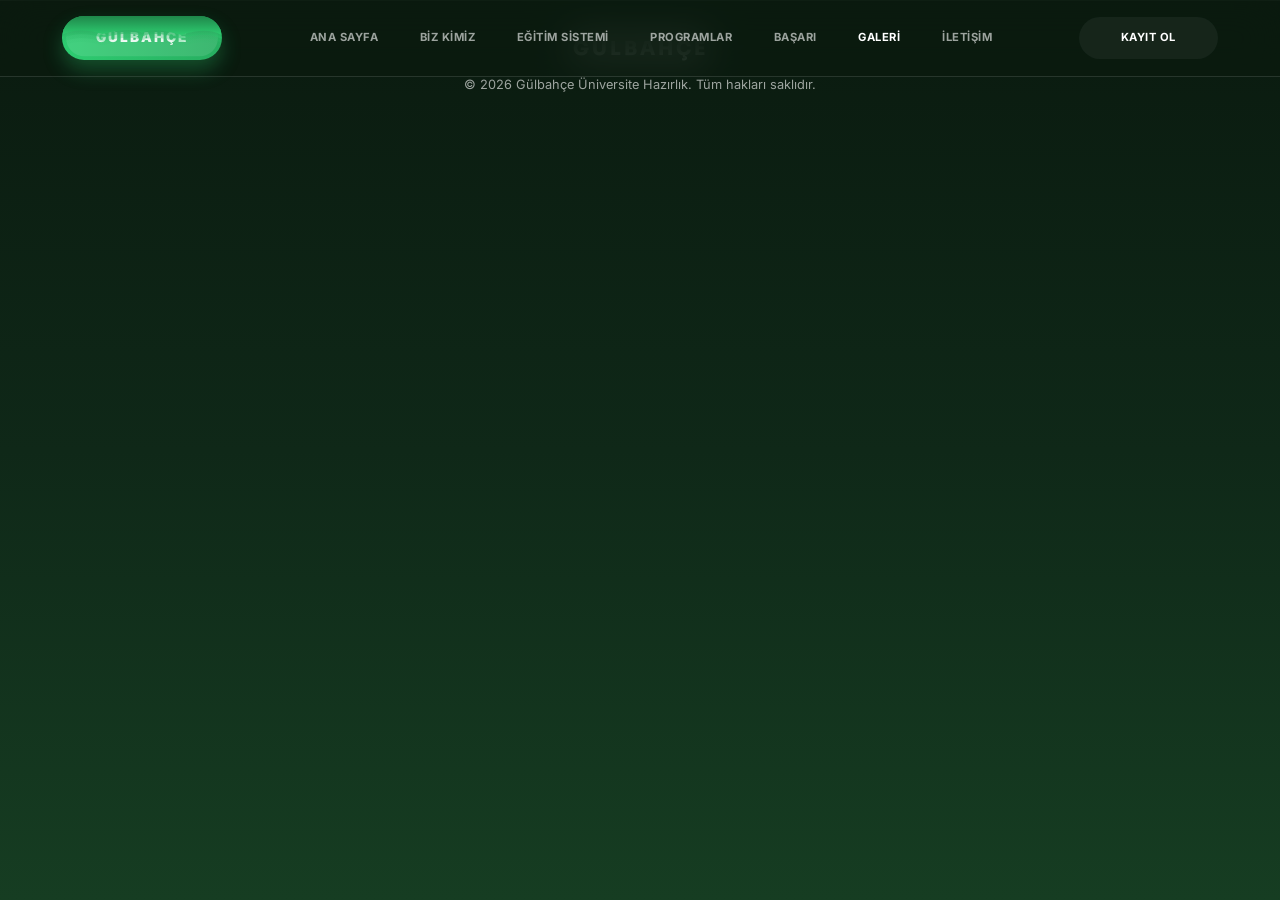
==== commit 12c8bcdb: "Add files via upload" ====
--- a/galeri.html
+++ b/galeri.html
@@ -483,324 +483,6 @@
         </div>
     </nav>
 
-    <!-- Back Button -->
-    <a href="index.html" class="back-btn">Ana Sayfaya Dön</a>
-
-    <!-- Gallery Content -->
-    <section class="gallery-page">
-        <h1 class="gallery-page-title">Galeri</h1>
-        <p class="gallery-page-subtitle">Gülbahçe'de eğitim ve öğrenci hayatından kareler. Sadece ders değil, geleceği inşa ediyoruz.</p>
-        
-        <!-- Feature Showcase Slider - Ferhatlar Stili -->
-        <div class="feature-showcase">
-            <div class="showcase-container">
-                <div class="showcase-slider" id="showcaseSlider">
-                    <div class="showcase-slide active">
-                        <img src="images/etut-foto.jpg" alt="Sosyal Faaliyetler">
-                    </div>
-                    <div class="showcase-slide">
-                        <img src="images/etüt-2-.jpg" alt="Etüt Çalışmaları">
-                    </div>
-                    <div class="showcase-slide">
-                        <img src="images/hakkimizda.jpg" alt="Kampüs Hayatı">
-                    </div>
-                    <div class="showcase-slide">
-                        <img src="https://images.unsplash.com/photo-1523050854058-8df90110c9f1?auto=format&fit=crop&q=80&w=800" alt="Sosyal Alanlar">
-                    </div>
-                    
-                    <div class="showcase-dots">
-                        <span class="showcase-dot active" onclick="showShowcaseSlide(0)"></span>
-                        <span class="showcase-dot" onclick="showShowcaseSlide(1)"></span>
-                        <span class="showcase-dot" onclick="showShowcaseSlide(2)"></span>
-                        <span class="showcase-dot" onclick="showShowcaseSlide(3)"></span>
-                    </div>
-                </div>
-                
-                <div class="showcase-content">
-                    <div class="showcase-label">Eğitim ve Yaşam</div>
-                    <h2 class="showcase-title">Sosyal Faaliyetler Kulübü</h2>
-                    <p class="showcase-description">
-                        Sınav hazırlığı sadece ders çalışmak değil! Öğrencilerimizin sosyal gelişimini de önemsiyoruz. 
-                        Grup çalışmaları, sosyal aktiviteler ve sportif etkinliklerle ekip ruhunu güçlendiriyor, 
-                        öğrencilerimizin dengeli bir lise hayatı geçirmesini sağlıyoruz.
-                    </p>
-                    <a href="#gallery" class="showcase-btn">
-                        <span>Fotoğrafları Keşfet</span>
-                        <span>→</span>
-                    </a>
-                </div>
-            </div>
-        </div>
-        
-        <!-- Showcase 2 - Akademik Programlar -->
-        <div class="feature-showcase">
-            <div class="showcase-container" style="direction: rtl;">
-                <div class="showcase-content" style="direction: ltr; padding-right: 2rem;">
-                    <div class="showcase-label">Eğitim Müdavimleri</div>
-                    <h2 class="showcase-title">Akademik Programlar</h2>
-                    <p class="showcase-description">
-                        Gülbahçe'de akademik mükemmellik için tasarlanmış programlar. Deneyimli öğretmen kadromuz ve 
-                        güncellenmiş müfredatımızla öğrencilerimizi en iyi üniversitelere hazırlıyoruz.
-                    </p>
-                    <a href="#gallery" class="showcase-btn">
-                        <span>Programları İncele</span>
-                        <span>→</span>
-                    </a>
-                </div>
-                <div class="showcase-slider" style="direction: ltr;">
-                    <div class="showcase-slide active">
-                        <img src="images/etüt-2-.jpg" alt="Akademik Program">
-                    </div>
-                    <div class="showcase-slide">
-                        <img src="images/etut-foto.jpg" alt="Ders">
-                    </div>
-                    <div class="showcase-slide">
-                        <img src="images/hakkimizda.jpg" alt="Sınıf">
-                    </div>
-                    <div class="showcase-dots">
-                        <span class="showcase-dot active" onclick="this.parentElement.parentElement.querySelectorAll('.showcase-slide').forEach((s,i)=>{s.classList.toggle('active',i===0)});this.parentElement.querySelectorAll('.showcase-dot').forEach((d,i)=>{d.classList.toggle('active',i===0)})"></span>
-                        <span class="showcase-dot" onclick="this.parentElement.parentElement.querySelectorAll('.showcase-slide').forEach((s,i)=>{s.classList.toggle('active',i===1)});this.parentElement.querySelectorAll('.showcase-dot').forEach((d,i)=>{d.classList.toggle('active',i===1)})"></span>
-                        <span class="showcase-dot" onclick="this.parentElement.parentElement.querySelectorAll('.showcase-slide').forEach((s,i)=>{s.classList.toggle('active',i===2)});this.parentElement.querySelectorAll('.showcase-dot').forEach((d,i)=>{d.classList.toggle('active',i===2)})"></span>
-                    </div>
-                </div>
-            </div>
-        </div>
-        
-        <!-- Showcase 3 - Sınav Hazırlık -->
-        <div class="feature-showcase">
-            <div class="showcase-container">
-                <div class="showcase-slider">
-                    <div class="showcase-slide active">
-                        <img src="images/etut-foto.jpg" alt="Sınav Hazırlık">
-                    </div>
-                    <div class="showcase-slide">
-                        <img src="images/hakkimizda.jpg" alt="Deneme">
-                    </div>
-                    <div class="showcase-slide">
-                        <img src="images/etüt-2-.jpg" alt="Çalışma">
-                    </div>
-                    <div class="showcase-dots">
-                        <span class="showcase-dot active" onclick="this.parentElement.parentElement.querySelectorAll('.showcase-slide').forEach((s,i)=>{s.classList.toggle('active',i===0)});this.parentElement.querySelectorAll('.showcase-dot').forEach((d,i)=>{d.classList.toggle('active',i===0)})"></span>
-                        <span class="showcase-dot" onclick="this.parentElement.parentElement.querySelectorAll('.showcase-slide').forEach((s,i)=>{s.classList.toggle('active',i===1)});this.parentElement.querySelectorAll('.showcase-dot').forEach((d,i)=>{d.classList.toggle('active',i===1)})"></span>
-                        <span class="showcase-dot" onclick="this.parentElement.parentElement.querySelectorAll('.showcase-slide').forEach((s,i)=>{s.classList.toggle('active',i===2)});this.parentElement.querySelectorAll('.showcase-dot').forEach((d,i)=>{d.classList.toggle('active',i===2)})"></span>
-                    </div>
-                </div>
-                <div class="showcase-content">
-                    <div class="showcase-label">Yoğunlaştırılmış Eğitim</div>
-                    <h2 class="showcase-title">Sınav Hazırlık Programı</h2>
-                    <p class="showcase-description">
-                        TY ve AYT odaklı özel hazırlık programlarımız. Her öğrencimizin seviyesine göre 
-                        kişiselleştirilmiş çalışma planları ve düzenli takip sistemi ile hedeflerine ulaşmasını sağlıyoruz.
-                    </p>
-                    <a href="#gallery" class="showcase-btn">
-                        <span>Detaylı Bilgi</span>
-                        <span>→</span>
-                    </a>
-                </div>
-            </div>
-        </div>
-        
-        <!-- Showcase 4 - Birebir Etüt -->
-        <div class="feature-showcase">
-            <div class="showcase-container" style="direction: rtl;">
-                <div class="showcase-content" style="direction: ltr; padding-right: 2rem;">
-                    <div class="showcase-label">Kişiselleştirilmiş Destek</div>
-                    <h2 class="showcase-title">Birebir Etüt Sistemi</h2>
-                    <p class="showcase-description">
-                        Her öğrencimize özel birebir etüt imkanı. Zayıf olduğu konularda ekstra çalışma fırsatı 
-                        ve öğretmenlerimizin bireysel ilgisiyle akademik başarıyı garantiliyoruz.
-                    </p>
-                    <a href="#gallery" class="showcase-btn">
-                        <span>Etüt Sistemini Keşfet</span>
-                        <span>→</span>
-                    </a>
-                </div>
-                <div class="showcase-slider" style="direction: ltr;">
-                    <div class="showcase-slide active">
-                        <img src="images/etüt-2-.jpg" alt="Birebir Etüt">
-                    </div>
-                    <div class="showcase-slide">
-                        <img src="images/etut-foto.jpg" alt="Etüt">
-                    </div>
-                    <div class="showcase-slide">
-                        <img src="images/hakkimizda.jpg" alt="Çalışma">
-                    </div>
-                    <div class="showcase-dots">
-                        <span class="showcase-dot active" onclick="this.parentElement.parentElement.querySelectorAll('.showcase-slide').forEach((s,i)=>{s.classList.toggle('active',i===0)});this.parentElement.querySelectorAll('.showcase-dot').forEach((d,i)=>{d.classList.toggle('active',i===0)})"></span>
-                        <span class="showcase-dot" onclick="this.parentElement.parentElement.querySelectorAll('.showcase-slide').forEach((s,i)=>{s.classList.toggle('active',i===1)});this.parentElement.querySelectorAll('.showcase-dot').forEach((d,i)=>{d.classList.toggle('active',i===1)})"></span>
-                        <span class="showcase-dot" onclick="this.parentElement.parentElement.querySelectorAll('.showcase-slide').forEach((s,i)=>{s.classList.toggle('active',i===2)});this.parentElement.querySelectorAll('.showcase-dot').forEach((d,i)=>{d.classList.toggle('active',i===2)})"></span>
-                    </div>
-                </div>
-            </div>
-        </div>
-        
-        <!-- Showcase 5 - Kampüs Hayatı -->
-        <div class="feature-showcase">
-            <div class="showcase-container">
-                <div class="showcase-slider">
-                    <div class="showcase-slide active">
-                        <img src="images/hakkimizda.jpg" alt="Kampüs">
-                    </div>
-                    <div class="showcase-slide">
-                        <img src="images/etut-foto.jpg" alt="Aktivite">
-                    </div>
-                    <div class="showcase-slide">
-                        <img src="images/etüt-2-.jpg" alt="Etkinlik">
-                    </div>
-                    <div class="showcase-dots">
-                        <span class="showcase-dot active" onclick="this.parentElement.parentElement.querySelectorAll('.showcase-slide').forEach((s,i)=>{s.classList.toggle('active',i===0)});this.parentElement.querySelectorAll('.showcase-dot').forEach((d,i)=>{d.classList.toggle('active',i===0)})"></span>
-                        <span class="showcase-dot" onclick="this.parentElement.parentElement.querySelectorAll('.showcase-slide').forEach((s,i)=>{s.classList.toggle('active',i===1)});this.parentElement.querySelectorAll('.showcase-dot').forEach((d,i)=>{d.classList.toggle('active',i===1)})"></span>
-                        <span class="showcase-dot" onclick="this.parentElement.parentElement.querySelectorAll('.showcase-slide').forEach((s,i)=>{s.classList.toggle('active',i===2)});this.parentElement.querySelectorAll('.showcase-dot').forEach((d,i)=>{d.classList.toggle('active',i===2)})"></span>
-                    </div>
-                </div>
-                <div class="showcase-content">
-                    <div class="showcase-label">Konforlu Ortam</div>
-                    <h2 class="showcase-title">Kampüs Hayatı</h2>
-                    <p class="showcase-description">
-                        Modern ve ferah sınıflarımız, sosyal alanlarımız ve yeşil kampüsümüz. 
-                        Öğrencilerimizin hem akademik hem de sosyal yönden gelişimini destekleyen 
-                        ideal bir öğrenme ortamı sunuyoruz.
-                    </p>
-                    <a href="#gallery" class="showcase-btn">
-                        <span>Kampüsü Gez</span>
-                        <span>→</span>
-                    </a>
-                </div>
-            </div>
-        </div>
-        
-        <!-- Showcase 6 - İkramlarımız -->
-        <div class="feature-showcase">
-            <div class="showcase-container" style="direction: rtl;">
-                <div class="showcase-content" style="direction: ltr; padding-right: 2rem;">
-                    <div class="showcase-label">Öğrenci Memnuniyeti</div>
-                    <h2 class="showcase-title">İkramlarımız</h2>
-                    <p class="showcase-description">
-                        Öğrencilerimize ara tatillerde ve özel günlerde hazırladığımız 
-                        lezzetli ikramlar. Pizza partilerinden mangal etkinliklerine, 
-                        Gülbahçe'de her an değerlidir.
-                    </p>
-                    <a href="#gallery" class="showcase-btn">
-                        <span>Fotoğrafları Gör</span>
-                        <span>→</span>
-                    </a>
-                </div>
-                <div class="showcase-slider" style="direction: ltr;">
-                    <div class="showcase-slide active">
-                        <img src="images/ikram.jpg" alt="İkram 1">
-                    </div>
-                    <div class="showcase-slide">
-                        <img src="images/ikram2.jpg" alt="İkram 2">
-                    </div>
-                    <div class="showcase-slide">
-                        <img src="images/ikram3.jpg" alt="İkram 3">
-                    </div>
-                    <div class="showcase-slide">
-                        <img src="images/ikram4.jpg" alt="İkram 4">
-                    </div>
-                    <div class="showcase-dots">
-                        <span class="showcase-dot active" onclick="this.parentElement.parentElement.querySelectorAll('.showcase-slide').forEach((s,i)=>{s.classList.toggle('active',i===0)});this.parentElement.querySelectorAll('.showcase-dot').forEach((d,i)=>{d.classList.toggle('active',i===0)})"></span>
-                        <span class="showcase-dot" onclick="this.parentElement.parentElement.querySelectorAll('.showcase-slide').forEach((s,i)=>{s.classList.toggle('active',i===1)});this.parentElement.querySelectorAll('.showcase-dot').forEach((d,i)=>{d.classList.toggle('active',i===1)})"></span>
-                        <span class="showcase-dot" onclick="this.parentElement.parentElement.querySelectorAll('.showcase-slide').forEach((s,i)=>{s.classList.toggle('active',i===2)});this.parentElement.querySelectorAll('.showcase-dot').forEach((d,i)=>{d.classList.toggle('active',i===2)})"></span>
-                        <span class="showcase-dot" onclick="this.parentElement.parentElement.querySelectorAll('.showcase-slide').forEach((s,i)=>{s.classList.toggle('active',i===3)});this.parentElement.querySelectorAll('.showcase-dot').forEach((d,i)=>{d.classList.toggle('active',i===3)})"></span>
-                    </div>
-                </div>
-            </div>
-        </div>
-        
-        <!-- Activity Cards Section - Ferhatlar Stili -->
-        <div class="activity-section">
-            <div class="activity-grid">
-                <div class="activity-card">
-                    <img src="images/etut-foto.jpg" alt="Deneme Sınavı" class="activity-image">
-                    <div class="activity-arrow">→</div>
-                    <div class="activity-content">
-                        <h3 class="activity-title">Deneme Sınavları</h3>
-                        <p class="activity-description">Gerçek sınav ortamında hazırlık. Öğrencilerimiz düzenli deneme sınavlarıyla kendilerini test ediyor.</p>
-                    </div>
-                </div>
-                
-                <div class="activity-card">
-                    <img src="images/etüt-2-.jpg" alt="Ders Anı" class="activity-image">
-                    <div class="activity-arrow">→</div>
-                    <div class="activity-content">
-                        <h3 class="activity-title">Etüt Çalışmaları</h3>
-                        <p class="activity-description">Bireysel ve grup çalışmalarıyla verimli öğrenme ortamı. Öğrenciler birlikte gelişiyor.</p>
-                    </div>
-                </div>
-                
-                <div class="activity-card">
-                    <img src="images/hakkimizda.jpg" alt="Kampüs" class="activity-image">
-                    <div class="activity-arrow">→</div>
-                    <div class="activity-content">
-                        <h3 class="activity-title">Kampüsümüz</h3>
-                        <p class="activity-description">Modern ve konforlu eğitim alanları. Her detay öğrencilerimizin başarısı için düşünüldü.</p>
-                    </div>
-                </div>
-            </div>
-        </div>
-        
-        <!-- Full Gallery Grid -->
-        <h2 id="gallery" style="text-align: center; color: white; margin: 4rem 0 2rem; font-size: 2rem; font-weight: 700;">Fotoğraf Galerisi</h2>
-        
-        <div class="gallery-full-grid">
-            <div class="gallery-full-item glass-card">
-                <img src="images/etut-foto.jpg" alt="Etüt Foto">
-                <div class="gallery-full-overlay">
-                    <span>Deneme Sınavı</span>
-                </div>
-            </div>
-            <div class="gallery-full-item glass-card">
-                <img src="images/etüt-2-.jpg" alt="Etüt 2">
-                <div class="gallery-full-overlay">
-                    <span>Ders Anı</span>
-                </div>
-            </div>
-            <div class="gallery-full-item glass-card">
-                <img src="images/hakkimizda.jpg" alt="Kampüs">
-                <div class="gallery-full-overlay">
-                    <span>Kampüsümüz</span>
-                </div>
-            </div>
-            <div class="gallery-full-item glass-card">
-                <img src="images/ikram.jpg" alt="İkram 1">
-                <div class="gallery-full-overlay">
-                    <span>İkramlarımız</span>
-                </div>
-            </div>
-            <div class="gallery-full-item glass-card">
-                <img src="images/ikram2.jpg" alt="İkram 2">
-                <div class="gallery-full-overlay">
-                    <span>Pizza Partisi</span>
-                </div>
-            </div>
-            <div class="gallery-full-item glass-card">
-                <img src="images/ikram3.jpg" alt="İkram 3">
-                <div class="gallery-full-overlay">
-                    <span>Mangal Etkinliği</span>
-                </div>
-            </div>
-            <div class="gallery-full-item glass-card">
-                <img src="images/ikram4.jpg" alt="İkram 4">
-                <div class="gallery-full-overlay">
-                    <span>Özel Gün Kutlamaları</span>
-                </div>
-            </div>
-            <div class="gallery-full-item glass-card">
-                <img src="https://images.unsplash.com/photo-1523050854058-8df90110c9f1?auto=format&fit=crop&q=80&w=800" alt="Sosyal">
-                <div class="gallery-full-overlay">
-                    <span>Sosyal Alanlar</span>
-                </div>
-            </div>
-            <div class="gallery-full-item glass-card">
-                <img src="https://images.unsplash.com/photo-1516321318423-f06f85e504b3?auto=format&fit=crop&q=80&w=800" alt="Teknoloji">
-                <div class="gallery-full-overlay">
-                    <span>Dijital Eğitim</span>
-                </div>
-            </div>
-        </div>
-    </section>
-
     <!-- Footer -->
     <footer class="footer">
         <div class="footer-container">
@@ -809,31 +491,5 @@
         </div>
     </footer>
 
-    <script>
-        // Showcase Slider Functionality
-        let currentShowcaseSlide = 0;
-        const showcaseSlides = document.querySelectorAll('.showcase-slide');
-        const showcaseDots = document.querySelectorAll('.showcase-dot');
-        
-        function showShowcaseSlide(index) {
-            // Remove active class from all slides and dots
-            showcaseSlides.forEach((slide, i) => {
-                slide.classList.remove('active');
-                if (showcaseDots[i]) showcaseDots[i].classList.remove('active');
-            });
-            
-            // Add active class to current slide and dot
-            currentShowcaseSlide = index;
-            if (showcaseSlides[index]) showcaseSlides[index].classList.add('active');
-            if (showcaseDots[index]) showcaseDots[index].classList.add('active');
-        }
-        
-        // Auto-play slider
-        setInterval(() => {
-            const nextSlide = (currentShowcaseSlide + 1) % showcaseSlides.length;
-            showShowcaseSlide(nextSlide);
-        }, 5000);
-    </script>
-
 </body>
 </html>
--- a/style.css
+++ b/style.css
@@ -1807,3 +1807,164 @@
 .dot:hover {
     background: rgba(255, 255, 255, 0.8);
 }
+
+/* ========== FİZİKİ ORTAM CAROUSEL ========== */
+.carousel-container {
+    position: relative;
+    width: 100%;
+    max-width: 600px;
+    border-radius: 20px;
+    overflow: hidden;
+    background: rgba(255, 255, 255, 0.05);
+    border: 1px solid rgba(255, 255, 255, 0.12);
+    box-shadow: 0 8px 32px rgba(0, 0, 0, 0.3);
+}
+
+.carousel-track {
+    position: relative;
+    width: 100%;
+    aspect-ratio: 4/3;
+    overflow: hidden;
+}
+
+.carousel-slide {
+    position: absolute;
+    top: 0;
+    left: 0;
+    width: 100%;
+    height: 100%;
+    opacity: 0;
+    transition: opacity 0.6s ease;
+    display: flex;
+    align-items: center;
+    justify-content: center;
+}
+
+.carousel-slide.active {
+    opacity: 1;
+}
+
+.carousel-slide img {
+    width: 100%;
+    height: 100%;
+    object-fit: cover;
+    border-radius: 16px;
+}
+
+.carousel-nav {
+    display: flex;
+    align-items: center;
+    justify-content: space-between;
+    padding: 1rem;
+    background: linear-gradient(to top, rgba(10, 26, 15, 0.9), transparent);
+}
+
+.carousel-btn {
+    width: 40px;
+    height: 40px;
+    border-radius: 50%;
+    background: rgba(46, 204, 113, 0.2);
+    border: 1px solid rgba(46, 204, 113, 0.4);
+    color: #2ecc71;
+    font-size: 1rem;
+    cursor: pointer;
+    transition: all 0.3s ease;
+    display: flex;
+    align-items: center;
+    justify-content: center;
+}
+
+.carousel-btn:hover {
+    background: rgba(46, 204, 113, 0.4);
+    transform: scale(1.1);
+    box-shadow: 0 0 20px rgba(46, 204, 113, 0.3);
+}
+
+.carousel-dots {
+    display: flex;
+    gap: 8px;
+}
+
+.carousel-dots .dot {
+    width: 10px;
+    height: 10px;
+    border-radius: 50%;
+    background: rgba(255, 255, 255, 0.4);
+    cursor: pointer;
+    transition: all 0.3s ease;
+}
+
+.carousel-dots .dot.active {
+    background: #2ecc71;
+    transform: scale(1.2);
+    box-shadow: 0 0 10px rgba(46, 204, 113, 0.5);
+}
+
+.carousel-dots .dot:hover {
+    background: rgba(255, 255, 255, 0.7);
+}
+
+@media (max-width: 768px) {
+    .carousel-container {
+        max-width: 100%;
+    }
+}
+
+/* ========== SOSYAL PROGRAMLAR LAYOUT ========== */
+.sosyal-content-wrapper {
+    display: grid;
+    grid-template-columns: 1fr 1fr;
+    gap: 3rem;
+    align-items: start;
+}
+
+.sosyal-image-content {
+    display: flex;
+    justify-content: center;
+    align-items: flex-start;
+}
+
+.sosyal-image-content .carousel-container {
+    max-width: 600px;
+    width: 100%;
+}
+
+@media (max-width: 900px) {
+    .sosyal-content-wrapper {
+        grid-template-columns: 1fr;
+        gap: 2rem;
+    }
+    
+    .sosyal-image-content .carousel-container {
+        max-width: 100%;
+    }
+}
+
+/* ========== ANIMATED TABLE CARD ========== */
+.animated-table-card {
+    display: inline-block;
+    max-width: 500px;
+    margin: auto;
+    background: rgba(0, 0, 0, 0.3);
+    backdrop-filter: blur(10px);
+    border-radius: 12px;
+    padding: 1rem;
+    border: 1px solid rgba(46, 204, 113, 0.4);
+}
+
+.animated-table-card table {
+    border-radius: 8px;
+    overflow: hidden;
+}
+
+.animated-table-card table td,
+.animated-table-card table th {
+    padding: 0.3rem 0.5rem;
+    border-bottom: 1px solid rgba(46, 204, 113, 0.2);
+    font-size: 0.75rem;
+}
+
+.animated-table-card table tr:hover {
+    background: rgba(46, 204, 113, 0.1);
+    transition: 0.3s;
+}
